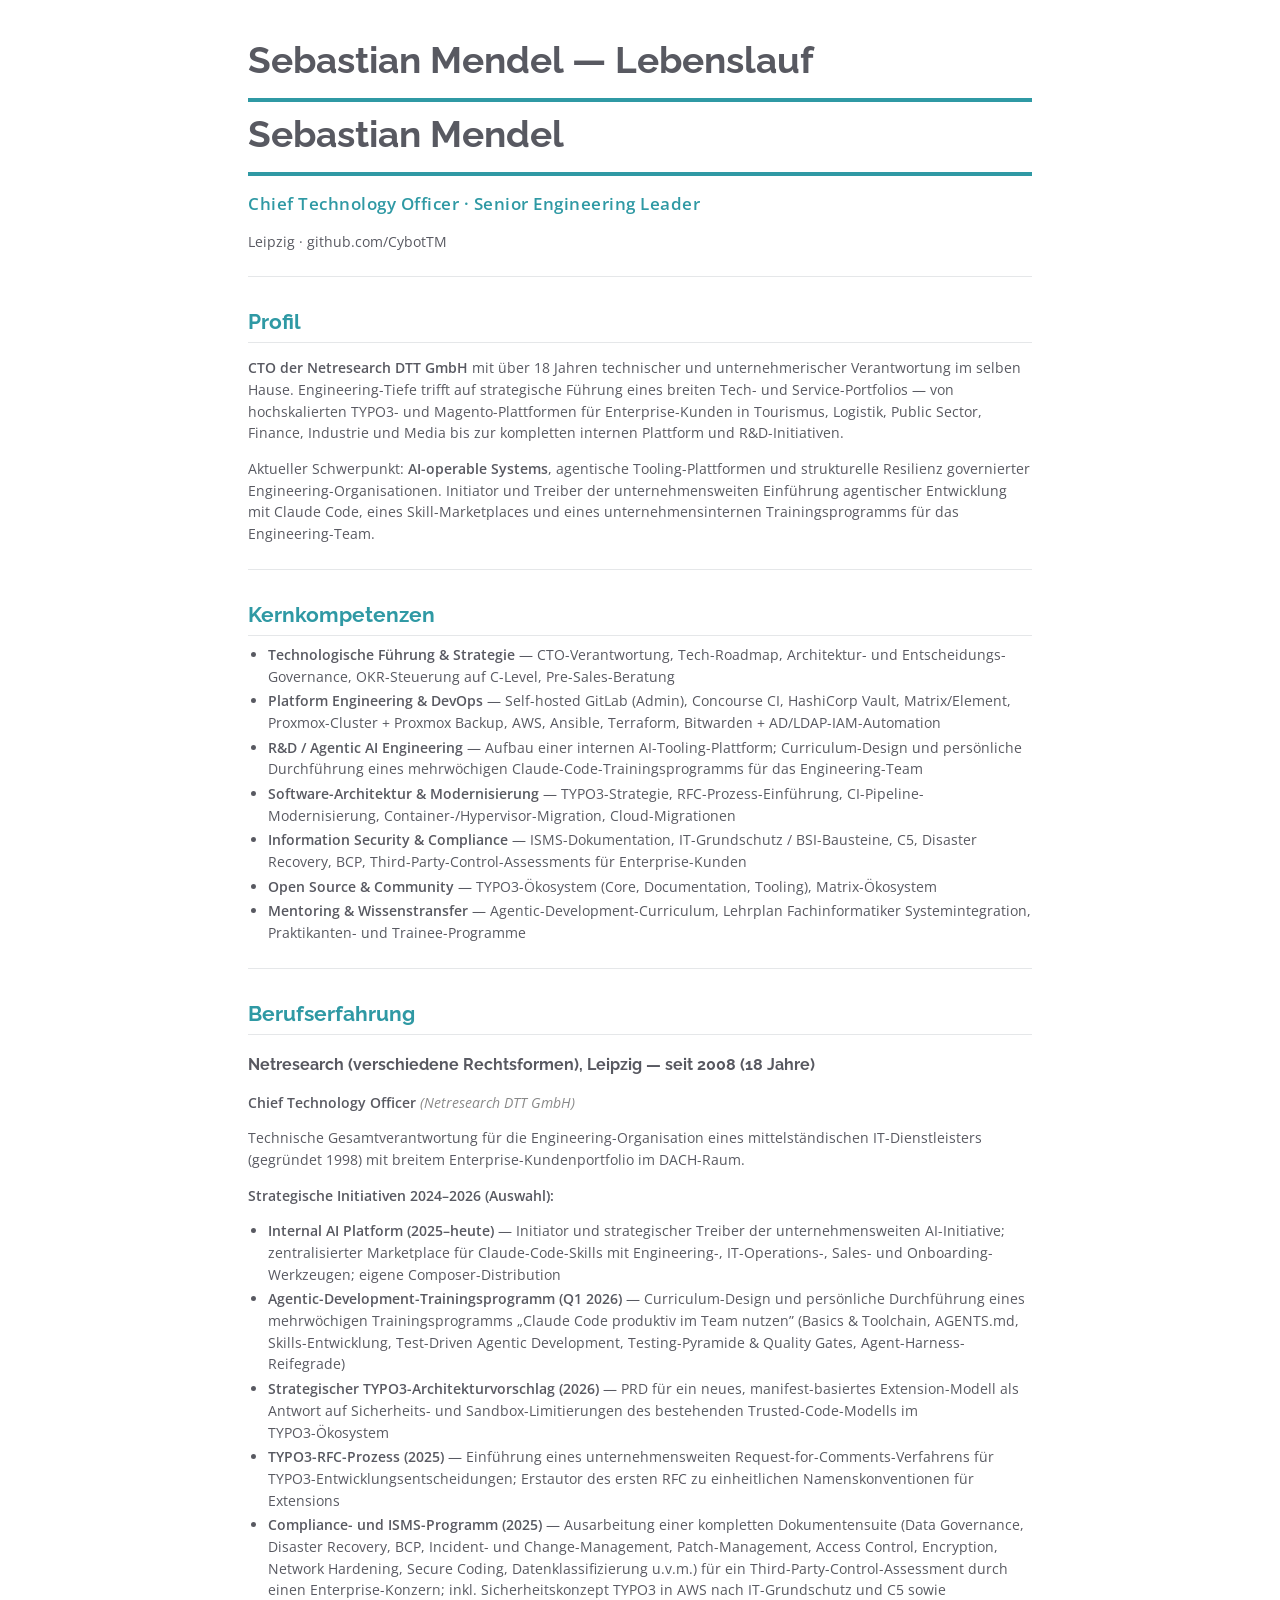
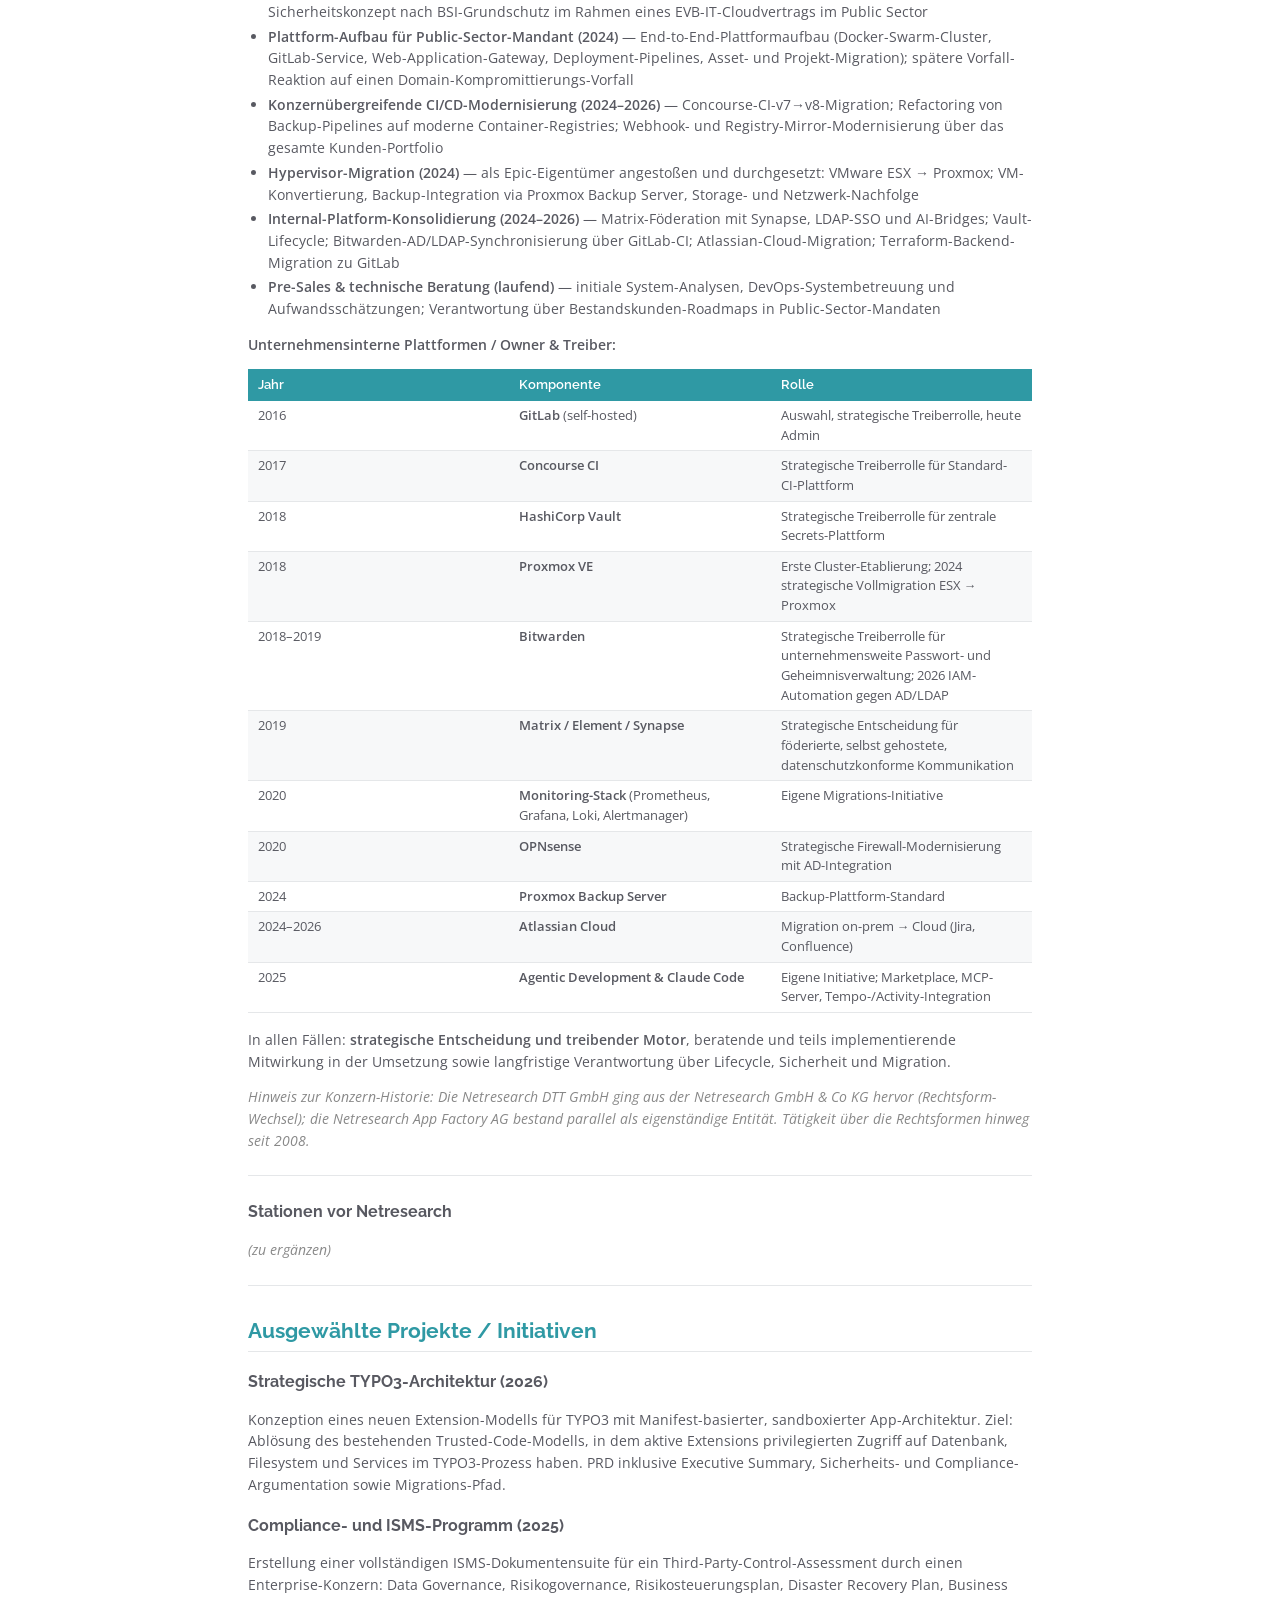
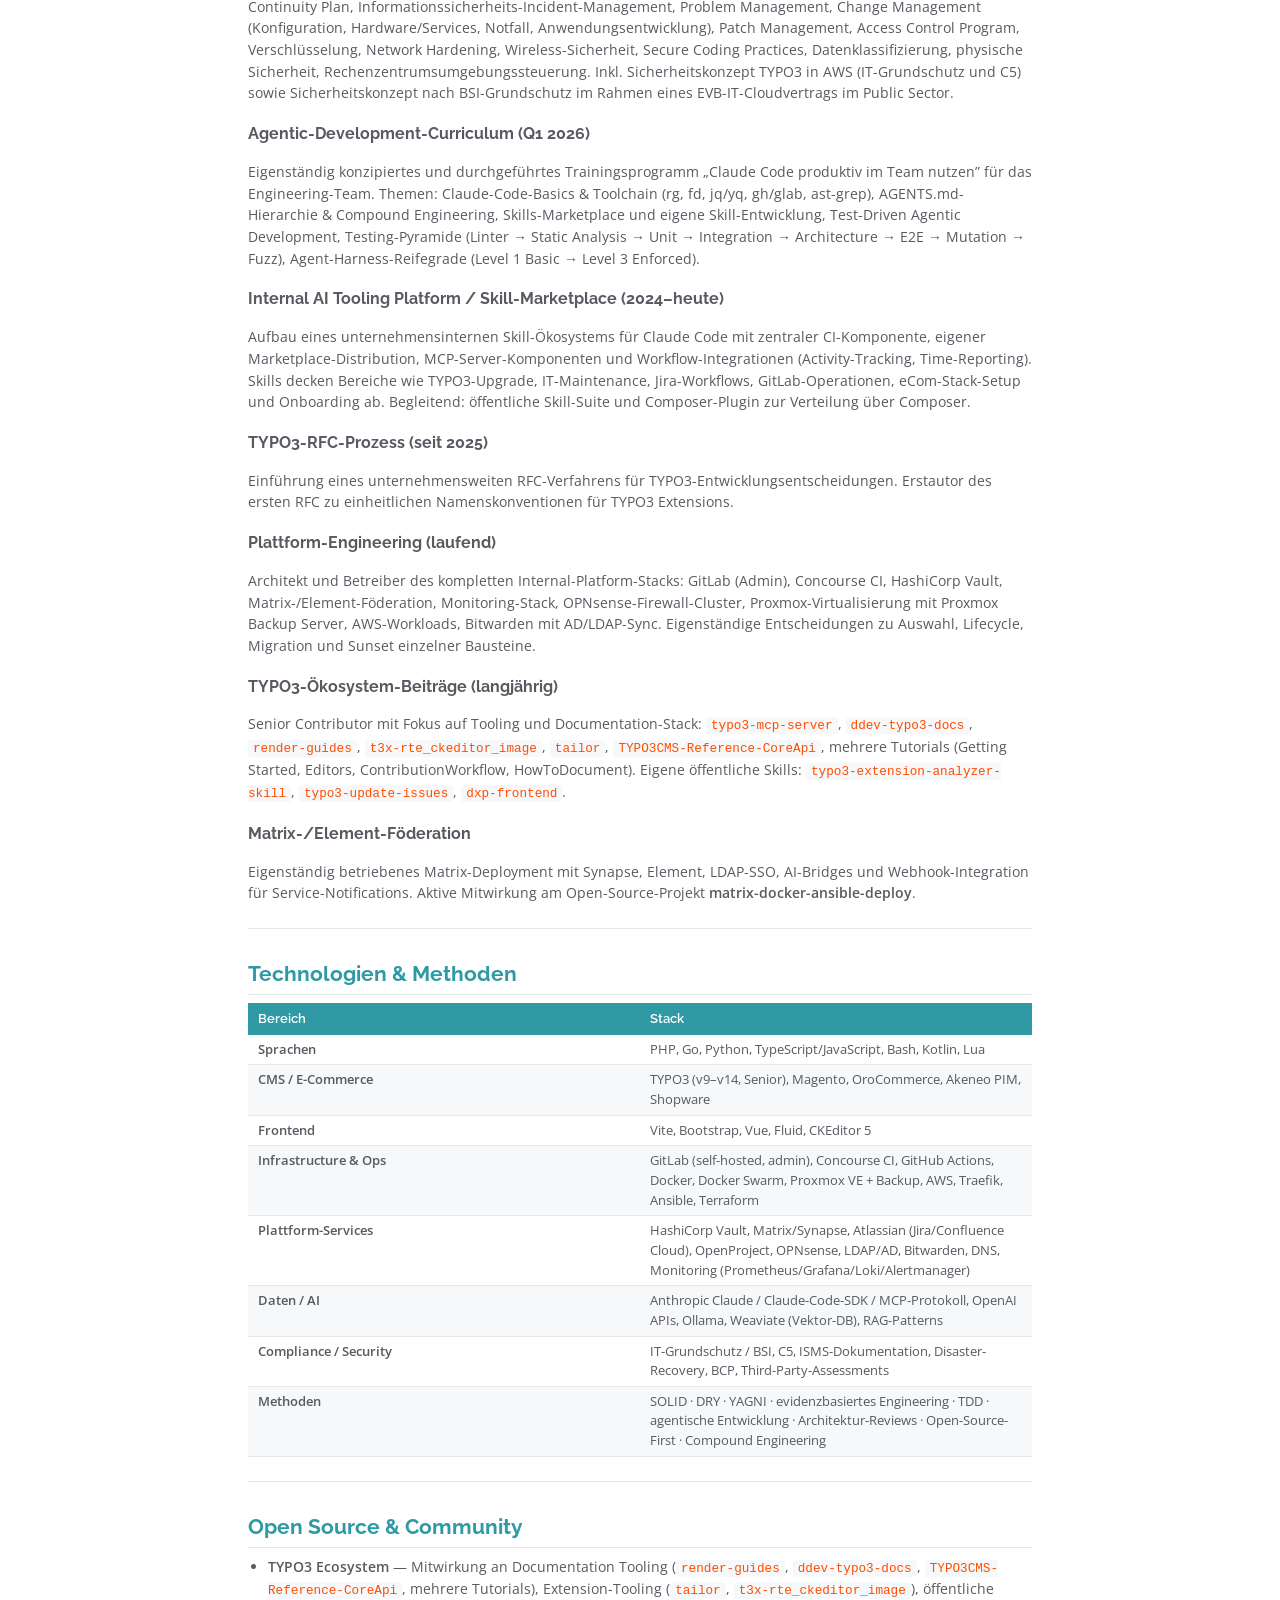
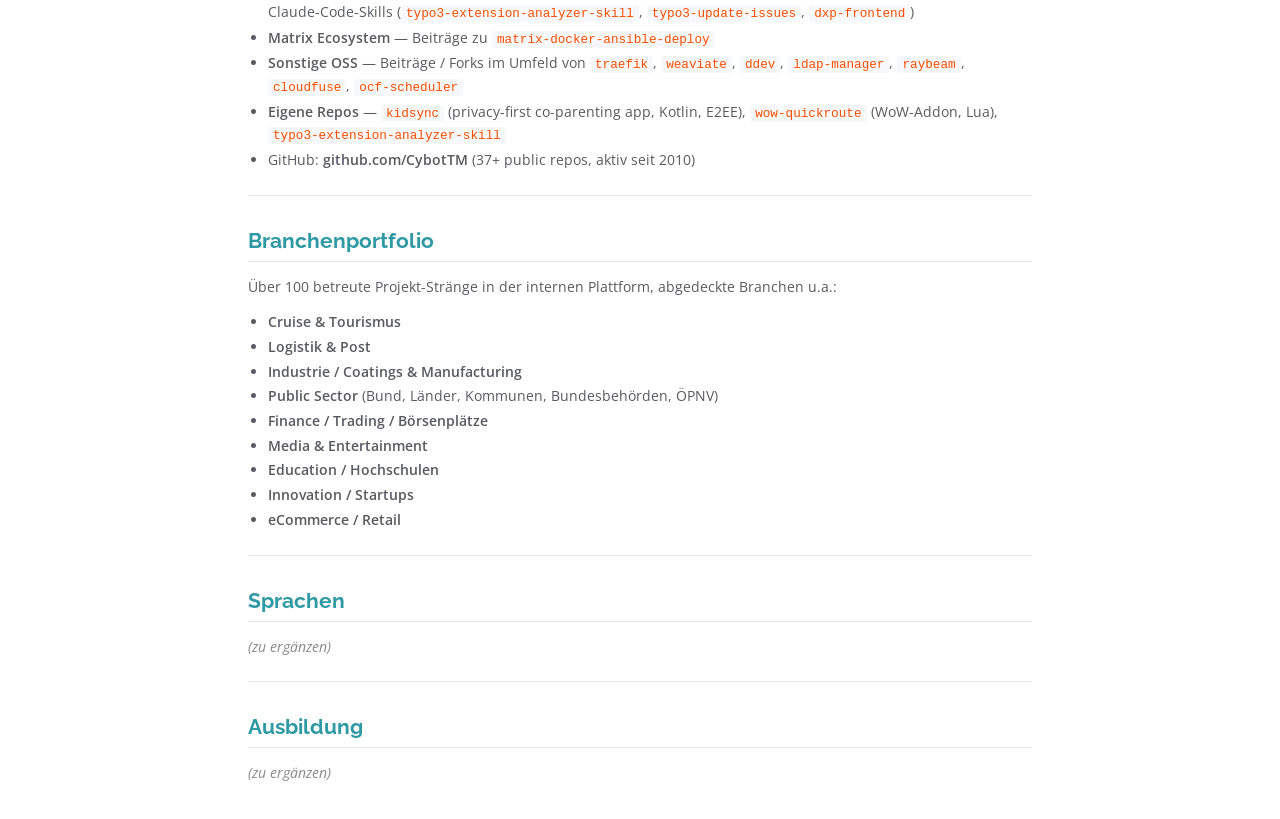
==== lebenslauf-sebastian-mendel.html @ 308253d2 "docs: initial CV draft (public-safe Fassung) Lebenslauf in Markdown + gerenderte HTML-Fassung mit Ne" ====
<!DOCTYPE html>
<html xmlns="http://www.w3.org/1999/xhtml" lang="de" xml:lang="de">
<head>
  <meta charset="utf-8" />
  <meta name="generator" content="pandoc" />
  <meta name="viewport" content="width=device-width, initial-scale=1.0, user-scalable=yes" />
  <title>Sebastian Mendel — Lebenslauf</title>
  <style>
    code{white-space: pre-wrap;}
    span.smallcaps{font-variant: small-caps;}
    div.columns{display: flex; gap: min(4vw, 1.5em);}
    div.column{flex: auto; overflow-x: auto;}
    div.hanging-indent{margin-left: 1.5em; text-indent: -1.5em;}
    /* The extra [class] is a hack that increases specificity enough to
       override a similar rule in reveal.js */
    ul.task-list[class]{list-style: none;}
    ul.task-list li input[type="checkbox"] {
      font-size: inherit;
      width: 0.8em;
      margin: 0 0.8em 0.2em -1.6em;
      vertical-align: middle;
    }
    .display.math{display: block; text-align: center; margin: 0.5rem auto;}
  </style>
  <link rel="stylesheet" href="style.css" />
</head>
<body>
<header id="title-block-header">
<h1 class="title">Sebastian Mendel — Lebenslauf</h1>
</header>
<h1 id="sebastian-mendel">Sebastian Mendel</h1>
<p><strong>Chief Technology Officer · Senior Engineering
Leader</strong></p>
<p>Leipzig · github.com/CybotTM</p>
<hr />
<h2 id="profil">Profil</h2>
<p><strong>CTO der Netresearch DTT GmbH</strong> mit über 18 Jahren
technischer und unternehmerischer Verantwortung im selben Hause.
Engineering-Tiefe trifft auf strategische Führung eines breiten Tech-
und Service-Portfolios — von hochskalierten TYPO3- und
Magento-Plattformen für Enterprise-Kunden in Tourismus, Logistik, Public
Sector, Finance, Industrie und Media bis zur kompletten internen
Plattform und R&amp;D-Initiativen.</p>
<p>Aktueller Schwerpunkt: <strong>AI-operable Systems</strong>,
agentische Tooling-Plattformen und strukturelle Resilienz governierter
Engineering-Organisationen. Initiator und Treiber der unternehmensweiten
Einführung agentischer Entwicklung mit Claude Code, eines
Skill-Marketplaces und eines unternehmensinternen Trainingsprogramms für
das Engineering-Team.</p>
<hr />
<h2 id="kernkompetenzen">Kernkompetenzen</h2>
<ul>
<li><strong>Technologische Führung &amp; Strategie</strong> —
CTO-Verantwortung, Tech-Roadmap, Architektur- und
Entscheidungs-Governance, OKR-Steuerung auf C-Level,
Pre-Sales-Beratung</li>
<li><strong>Platform Engineering &amp; DevOps</strong> — Self-hosted
GitLab (Admin), Concourse CI, HashiCorp Vault, Matrix/Element,
Proxmox-Cluster + Proxmox Backup, AWS, Ansible, Terraform, Bitwarden +
AD/LDAP-IAM-Automation</li>
<li><strong>R&amp;D / Agentic AI Engineering</strong> — Aufbau einer
internen AI-Tooling-Plattform; Curriculum-Design und persönliche
Durchführung eines mehrwöchigen Claude-Code-Trainingsprogramms für das
Engineering-Team</li>
<li><strong>Software-Architektur &amp; Modernisierung</strong> —
TYPO3-Strategie, RFC-Prozess-Einführung, CI-Pipeline-Modernisierung,
Container-/Hypervisor-Migration, Cloud-Migrationen</li>
<li><strong>Information Security &amp; Compliance</strong> —
ISMS-Dokumentation, IT-Grundschutz / BSI-Bausteine, C5, Disaster
Recovery, BCP, Third-Party-Control-Assessments für
Enterprise-Kunden</li>
<li><strong>Open Source &amp; Community</strong> — TYPO3-Ökosystem
(Core, Documentation, Tooling), Matrix-Ökosystem</li>
<li><strong>Mentoring &amp; Wissenstransfer</strong> —
Agentic-Development-Curriculum, Lehrplan Fachinformatiker
Systemintegration, Praktikanten- und Trainee-Programme</li>
</ul>
<hr />
<h2 id="berufserfahrung">Berufserfahrung</h2>
<h3
id="netresearch-verschiedene-rechtsformen-leipzig-seit-2008-18-jahre">Netresearch
(verschiedene Rechtsformen), Leipzig — seit 2008 (18 Jahre)</h3>
<p><strong>Chief Technology Officer</strong> <em>(Netresearch DTT
GmbH)</em></p>
<p>Technische Gesamtverantwortung für die Engineering-Organisation eines
mittelständischen IT-Dienstleisters (gegründet 1998) mit breitem
Enterprise-Kundenportfolio im DACH-Raum.</p>
<p><strong>Strategische Initiativen 2024–2026 (Auswahl):</strong></p>
<ul>
<li><strong>Internal AI Platform (2025–heute)</strong> — Initiator und
strategischer Treiber der unternehmensweiten AI-Initiative;
zentralisierter Marketplace für Claude-Code-Skills mit Engineering-,
IT-Operations-, Sales- und Onboarding-Werkzeugen; eigene
Composer-Distribution</li>
<li><strong>Agentic-Development-Trainingsprogramm (Q1 2026)</strong> —
Curriculum-Design und persönliche Durchführung eines mehrwöchigen
Trainingsprogramms „Claude Code produktiv im Team nutzen” (Basics &amp;
Toolchain, AGENTS.md, Skills-Entwicklung, Test-Driven Agentic
Development, Testing-Pyramide &amp; Quality Gates,
Agent-Harness-Reifegrade)</li>
<li><strong>Strategischer TYPO3-Architekturvorschlag (2026)</strong> —
PRD für ein neues, manifest-basiertes Extension-Modell als Antwort auf
Sicherheits- und Sandbox-Limitierungen des bestehenden
Trusted-Code-Modells im TYPO3-Ökosystem</li>
<li><strong>TYPO3-RFC-Prozess (2025)</strong> — Einführung eines
unternehmensweiten Request-for-Comments-Verfahrens für
TYPO3-Entwicklungsentscheidungen; Erstautor des ersten RFC zu
einheitlichen Namenskonventionen für Extensions</li>
<li><strong>Compliance- und ISMS-Programm (2025)</strong> — Ausarbeitung
einer kompletten Dokumentensuite (Data Governance, Disaster Recovery,
BCP, Incident- und Change-Management, Patch-Management, Access Control,
Encryption, Network Hardening, Secure Coding, Datenklassifizierung
u.v.m.) für ein Third-Party-Control-Assessment durch einen
Enterprise-Konzern; inkl. Sicherheitskonzept TYPO3 in AWS nach
IT-Grundschutz und C5 sowie Sicherheitskonzept nach BSI-Grundschutz im
Rahmen eines EVB-IT-Cloudvertrags im Public Sector</li>
<li><strong>Plattform-Aufbau für Public-Sector-Mandant (2024)</strong> —
End-to-End-Plattformaufbau (Docker-Swarm-Cluster, GitLab-Service,
Web-Application-Gateway, Deployment-Pipelines, Asset- und
Projekt-Migration); spätere Vorfall-Reaktion auf einen
Domain-Kompromittierungs-Vorfall</li>
<li><strong>Konzernübergreifende CI/CD-Modernisierung
(2024–2026)</strong> — Concourse-CI-v7→v8-Migration; Refactoring von
Backup-Pipelines auf moderne Container-Registries; Webhook- und
Registry-Mirror-Modernisierung über das gesamte Kunden-Portfolio</li>
<li><strong>Hypervisor-Migration (2024)</strong> — als Epic-Eigentümer
angestoßen und durchgesetzt: VMware ESX → Proxmox; VM-Konvertierung,
Backup-Integration via Proxmox Backup Server, Storage- und
Netzwerk-Nachfolge</li>
<li><strong>Internal-Platform-Konsolidierung (2024–2026)</strong> —
Matrix-Föderation mit Synapse, LDAP-SSO und AI-Bridges; Vault-Lifecycle;
Bitwarden-AD/LDAP-Synchronisierung über GitLab-CI;
Atlassian-Cloud-Migration; Terraform-Backend-Migration zu GitLab</li>
<li><strong>Pre-Sales &amp; technische Beratung (laufend)</strong> —
initiale System-Analysen, DevOps-Systembetreuung und
Aufwandsschätzungen; Verantwortung über Bestandskunden-Roadmaps in
Public-Sector-Mandaten</li>
</ul>
<p><strong>Unternehmensinterne Plattformen / Owner &amp;
Treiber:</strong></p>
<table>
<colgroup>
<col style="width: 33%" />
<col style="width: 33%" />
<col style="width: 33%" />
</colgroup>
<thead>
<tr class="header">
<th>Jahr</th>
<th>Komponente</th>
<th>Rolle</th>
</tr>
</thead>
<tbody>
<tr class="odd">
<td>2016</td>
<td><strong>GitLab</strong> (self-hosted)</td>
<td>Auswahl, strategische Treiberrolle, heute Admin</td>
</tr>
<tr class="even">
<td>2017</td>
<td><strong>Concourse CI</strong></td>
<td>Strategische Treiberrolle für Standard-CI-Plattform</td>
</tr>
<tr class="odd">
<td>2018</td>
<td><strong>HashiCorp Vault</strong></td>
<td>Strategische Treiberrolle für zentrale Secrets-Plattform</td>
</tr>
<tr class="even">
<td>2018</td>
<td><strong>Proxmox VE</strong></td>
<td>Erste Cluster-Etablierung; 2024 strategische Vollmigration ESX →
Proxmox</td>
</tr>
<tr class="odd">
<td>2018–2019</td>
<td><strong>Bitwarden</strong></td>
<td>Strategische Treiberrolle für unternehmensweite Passwort- und
Geheimnisverwaltung; 2026 IAM-Automation gegen AD/LDAP</td>
</tr>
<tr class="even">
<td>2019</td>
<td><strong>Matrix / Element / Synapse</strong></td>
<td>Strategische Entscheidung für föderierte, selbst gehostete,
datenschutzkonforme Kommunikation</td>
</tr>
<tr class="odd">
<td>2020</td>
<td><strong>Monitoring-Stack</strong> (Prometheus, Grafana, Loki,
Alertmanager)</td>
<td>Eigene Migrations-Initiative</td>
</tr>
<tr class="even">
<td>2020</td>
<td><strong>OPNsense</strong></td>
<td>Strategische Firewall-Modernisierung mit AD-Integration</td>
</tr>
<tr class="odd">
<td>2024</td>
<td><strong>Proxmox Backup Server</strong></td>
<td>Backup-Plattform-Standard</td>
</tr>
<tr class="even">
<td>2024–2026</td>
<td><strong>Atlassian Cloud</strong></td>
<td>Migration on-prem → Cloud (Jira, Confluence)</td>
</tr>
<tr class="odd">
<td>2025</td>
<td><strong>Agentic Development &amp; Claude Code</strong></td>
<td>Eigene Initiative; Marketplace, MCP-Server,
Tempo-/Activity-Integration</td>
</tr>
</tbody>
</table>
<p>In allen Fällen: <strong>strategische Entscheidung und treibender
Motor</strong>, beratende und teils implementierende Mitwirkung in der
Umsetzung sowie langfristige Verantwortung über Lifecycle, Sicherheit
und Migration.</p>
<p><em>Hinweis zur Konzern-Historie: Die Netresearch DTT GmbH ging aus
der Netresearch GmbH &amp; Co KG hervor (Rechtsform-Wechsel); die
Netresearch App Factory AG bestand parallel als eigenständige Entität.
Tätigkeit über die Rechtsformen hinweg seit 2008.</em></p>
<hr />
<h3 id="stationen-vor-netresearch">Stationen vor Netresearch</h3>
<p><em>(zu ergänzen)</em></p>
<hr />
<h2 id="ausgewählte-projekte-initiativen">Ausgewählte Projekte /
Initiativen</h2>
<h3 id="strategische-typo3-architektur-2026">Strategische
TYPO3-Architektur (2026)</h3>
<p>Konzeption eines neuen Extension-Modells für TYPO3 mit
Manifest-basierter, sandboxierter App-Architektur. Ziel: Ablösung des
bestehenden Trusted-Code-Modells, in dem aktive Extensions
privilegierten Zugriff auf Datenbank, Filesystem und Services im
TYPO3-Prozess haben. PRD inklusive Executive Summary, Sicherheits- und
Compliance-Argumentation sowie Migrations-Pfad.</p>
<h3 id="compliance--und-isms-programm-2025">Compliance- und
ISMS-Programm (2025)</h3>
<p>Erstellung einer vollständigen ISMS-Dokumentensuite für ein
Third-Party-Control-Assessment durch einen Enterprise-Konzern: Data
Governance, Risikogovernance, Risikosteuerungsplan, Disaster Recovery
Plan, Business Continuity Plan,
Informationssicherheits-Incident-Management, Problem Management, Change
Management (Konfiguration, Hardware/Services, Notfall,
Anwendungsentwicklung), Patch Management, Access Control Program,
Verschlüsselung, Network Hardening, Wireless-Sicherheit, Secure Coding
Practices, Datenklassifizierung, physische Sicherheit,
Rechenzentrumsumgebungssteuerung. Inkl. Sicherheitskonzept TYPO3 in AWS
(IT-Grundschutz und C5) sowie Sicherheitskonzept nach BSI-Grundschutz im
Rahmen eines EVB-IT-Cloudvertrags im Public Sector.</p>
<h3
id="agentic-development-curriculum-q1-2026">Agentic-Development-Curriculum
(Q1 2026)</h3>
<p>Eigenständig konzipiertes und durchgeführtes Trainingsprogramm
„Claude Code produktiv im Team nutzen” für das Engineering-Team. Themen:
Claude-Code-Basics &amp; Toolchain (rg, fd, jq/yq, gh/glab, ast-grep),
AGENTS.md-Hierarchie &amp; Compound Engineering, Skills-Marketplace und
eigene Skill-Entwicklung, Test-Driven Agentic Development,
Testing-Pyramide (Linter → Static Analysis → Unit → Integration →
Architecture → E2E → Mutation → Fuzz), Agent-Harness-Reifegrade (Level 1
Basic → Level 3 Enforced).</p>
<h3
id="internal-ai-tooling-platform-skill-marketplace-2024heute">Internal
AI Tooling Platform / Skill-Marketplace (2024–heute)</h3>
<p>Aufbau eines unternehmensinternen Skill-Ökosystems für Claude Code
mit zentraler CI-Komponente, eigener Marketplace-Distribution,
MCP-Server-Komponenten und Workflow-Integrationen (Activity-Tracking,
Time-Reporting). Skills decken Bereiche wie TYPO3-Upgrade,
IT-Maintenance, Jira-Workflows, GitLab-Operationen, eCom-Stack-Setup und
Onboarding ab. Begleitend: öffentliche Skill-Suite und Composer-Plugin
zur Verteilung über Composer.</p>
<h3 id="typo3-rfc-prozess-seit-2025">TYPO3-RFC-Prozess (seit 2025)</h3>
<p>Einführung eines unternehmensweiten RFC-Verfahrens für
TYPO3-Entwicklungsentscheidungen. Erstautor des ersten RFC zu
einheitlichen Namenskonventionen für TYPO3 Extensions.</p>
<h3 id="plattform-engineering-laufend">Plattform-Engineering
(laufend)</h3>
<p>Architekt und Betreiber des kompletten Internal-Platform-Stacks:
GitLab (Admin), Concourse CI, HashiCorp Vault,
Matrix-/Element-Föderation, Monitoring-Stack, OPNsense-Firewall-Cluster,
Proxmox-Virtualisierung mit Proxmox Backup Server, AWS-Workloads,
Bitwarden mit AD/LDAP-Sync. Eigenständige Entscheidungen zu Auswahl,
Lifecycle, Migration und Sunset einzelner Bausteine.</p>
<h3 id="typo3-ökosystem-beiträge-langjährig">TYPO3-Ökosystem-Beiträge
(langjährig)</h3>
<p>Senior Contributor mit Fokus auf Tooling und Documentation-Stack:
<code>typo3-mcp-server</code>, <code>ddev-typo3-docs</code>,
<code>render-guides</code>, <code>t3x-rte_ckeditor_image</code>,
<code>tailor</code>, <code>TYPO3CMS-Reference-CoreApi</code>, mehrere
Tutorials (Getting Started, Editors, ContributionWorkflow,
HowToDocument). Eigene öffentliche Skills:
<code>typo3-extension-analyzer-skill</code>,
<code>typo3-update-issues</code>, <code>dxp-frontend</code>.</p>
<h3 id="matrix-element-föderation">Matrix-/Element-Föderation</h3>
<p>Eigenständig betriebenes Matrix-Deployment mit Synapse, Element,
LDAP-SSO, AI-Bridges und Webhook-Integration für Service-Notifications.
Aktive Mitwirkung am Open-Source-Projekt
<strong>matrix-docker-ansible-deploy</strong>.</p>
<hr />
<h2 id="technologien-methoden">Technologien &amp; Methoden</h2>
<table>
<colgroup>
<col style="width: 50%" />
<col style="width: 50%" />
</colgroup>
<thead>
<tr class="header">
<th>Bereich</th>
<th>Stack</th>
</tr>
</thead>
<tbody>
<tr class="odd">
<td><strong>Sprachen</strong></td>
<td>PHP, Go, Python, TypeScript/JavaScript, Bash, Kotlin, Lua</td>
</tr>
<tr class="even">
<td><strong>CMS / E-Commerce</strong></td>
<td>TYPO3 (v9–v14, Senior), Magento, OroCommerce, Akeneo PIM,
Shopware</td>
</tr>
<tr class="odd">
<td><strong>Frontend</strong></td>
<td>Vite, Bootstrap, Vue, Fluid, CKEditor 5</td>
</tr>
<tr class="even">
<td><strong>Infrastructure &amp; Ops</strong></td>
<td>GitLab (self-hosted, admin), Concourse CI, GitHub Actions, Docker,
Docker Swarm, Proxmox VE + Backup, AWS, Traefik, Ansible, Terraform</td>
</tr>
<tr class="odd">
<td><strong>Plattform-Services</strong></td>
<td>HashiCorp Vault, Matrix/Synapse, Atlassian (Jira/Confluence Cloud),
OpenProject, OPNsense, LDAP/AD, Bitwarden, DNS, Monitoring
(Prometheus/Grafana/Loki/Alertmanager)</td>
</tr>
<tr class="even">
<td><strong>Daten / AI</strong></td>
<td>Anthropic Claude / Claude-Code-SDK / MCP-Protokoll, OpenAI APIs,
Ollama, Weaviate (Vektor-DB), RAG-Patterns</td>
</tr>
<tr class="odd">
<td><strong>Compliance / Security</strong></td>
<td>IT-Grundschutz / BSI, C5, ISMS-Dokumentation, Disaster-Recovery,
BCP, Third-Party-Assessments</td>
</tr>
<tr class="even">
<td><strong>Methoden</strong></td>
<td>SOLID · DRY · YAGNI · evidenzbasiertes Engineering · TDD ·
agentische Entwicklung · Architektur-Reviews · Open-Source-First ·
Compound Engineering</td>
</tr>
</tbody>
</table>
<hr />
<h2 id="open-source-community">Open Source &amp; Community</h2>
<ul>
<li><strong>TYPO3 Ecosystem</strong> — Mitwirkung an Documentation
Tooling (<code>render-guides</code>, <code>ddev-typo3-docs</code>,
<code>TYPO3CMS-Reference-CoreApi</code>, mehrere Tutorials),
Extension-Tooling (<code>tailor</code>,
<code>t3x-rte_ckeditor_image</code>), öffentliche Claude-Code-Skills
(<code>typo3-extension-analyzer-skill</code>,
<code>typo3-update-issues</code>, <code>dxp-frontend</code>)</li>
<li><strong>Matrix Ecosystem</strong> — Beiträge zu
<code>matrix-docker-ansible-deploy</code></li>
<li><strong>Sonstige OSS</strong> — Beiträge / Forks im Umfeld von
<code>traefik</code>, <code>weaviate</code>, <code>ddev</code>,
<code>ldap-manager</code>, <code>raybeam</code>, <code>cloudfuse</code>,
<code>ocf-scheduler</code></li>
<li><strong>Eigene Repos</strong> — <code>kidsync</code> (privacy-first
co-parenting app, Kotlin, E2EE), <code>wow-quickroute</code> (WoW-Addon,
Lua), <code>typo3-extension-analyzer-skill</code></li>
<li>GitHub: <strong>github.com/CybotTM</strong> (37+ public repos, aktiv
seit 2010)</li>
</ul>
<hr />
<h2 id="branchenportfolio">Branchenportfolio</h2>
<p>Über 100 betreute Projekt-Stränge in der internen Plattform,
abgedeckte Branchen u.a.:</p>
<ul>
<li><strong>Cruise &amp; Tourismus</strong></li>
<li><strong>Logistik &amp; Post</strong></li>
<li><strong>Industrie / Coatings &amp; Manufacturing</strong></li>
<li><strong>Public Sector</strong> (Bund, Länder, Kommunen,
Bundesbehörden, ÖPNV)</li>
<li><strong>Finance / Trading / Börsenplätze</strong></li>
<li><strong>Media &amp; Entertainment</strong></li>
<li><strong>Education / Hochschulen</strong></li>
<li><strong>Innovation / Startups</strong></li>
<li><strong>eCommerce / Retail</strong></li>
</ul>
<hr />
<h2 id="sprachen">Sprachen</h2>
<p><em>(zu ergänzen)</em></p>
<hr />
<h2 id="ausbildung">Ausbildung</h2>
<p><em>(zu ergänzen)</em></p>
</body>
</html>
---- style.css ----
@import url('https://fonts.googleapis.com/css2?family=Raleway:wght@400;600;700&family=Open+Sans:wght@400;600&display=swap');

:root {
  --nr-turquoise: #2F99A4;
  --nr-orange: #FF4D00;
  --nr-dark: #585961;
  --nr-light: #f7f8f9;
}

* { box-sizing: border-box; }

body {
  font-family: 'Open Sans', -apple-system, sans-serif;
  font-size: 10.5pt;
  line-height: 1.55;
  color: var(--nr-dark);
  max-width: 880px;
  margin: 0 auto;
  padding: 32px 48px;
  background: #fff;
}

h1, h2, h3 {
  font-family: 'Raleway', sans-serif;
  font-weight: 700;
  color: var(--nr-dark);
}

h1 {
  font-size: 28pt;
  margin: 0 0 4px;
  border-bottom: 4px solid var(--nr-turquoise);
  padding-bottom: 8px;
}

h1 + p strong {
  color: var(--nr-turquoise);
  font-size: 13pt;
  font-weight: 600;
  letter-spacing: 0.5px;
}

h2 {
  font-size: 16pt;
  color: var(--nr-turquoise);
  margin-top: 28px;
  margin-bottom: 8px;
  padding-bottom: 4px;
  border-bottom: 1px solid #e5e7e9;
}

h3 {
  font-size: 12pt;
  color: var(--nr-dark);
  margin-top: 18px;
  margin-bottom: 4px;
}

h3 strong { color: var(--nr-orange); }

a {
  color: var(--nr-turquoise);
  text-decoration: none;
  border-bottom: 1px dotted var(--nr-turquoise);
}

ul, ol { padding-left: 20px; margin: 6px 0 12px; }
li { margin-bottom: 3px; }

strong { color: var(--nr-dark); font-weight: 600; }

table {
  border-collapse: collapse;
  width: 100%;
  margin: 8px 0 16px;
  font-size: 9.5pt;
}

th {
  background: var(--nr-turquoise);
  color: white;
  font-weight: 600;
  text-align: left;
  padding: 6px 10px;
  font-family: 'Raleway', sans-serif;
}

td {
  padding: 5px 10px;
  border-bottom: 1px solid #e5e7e9;
  vertical-align: top;
}

tr:nth-child(even) td { background: var(--nr-light); }

hr {
  border: none;
  height: 1px;
  background: #e5e7e9;
  margin: 24px 0;
}

code {
  background: var(--nr-light);
  padding: 1px 5px;
  border-radius: 3px;
  font-size: 9.5pt;
  color: var(--nr-orange);
}

em { color: #888; font-style: italic; }

blockquote {
  border-left: 3px solid var(--nr-orange);
  margin-left: 0;
  padding-left: 14px;
  color: #777;
}

@media print {
  body { padding: 16px; max-width: none; }
  h2 { page-break-after: avoid; }
  h3 { page-break-after: avoid; }
  table { page-break-inside: avoid; }
}
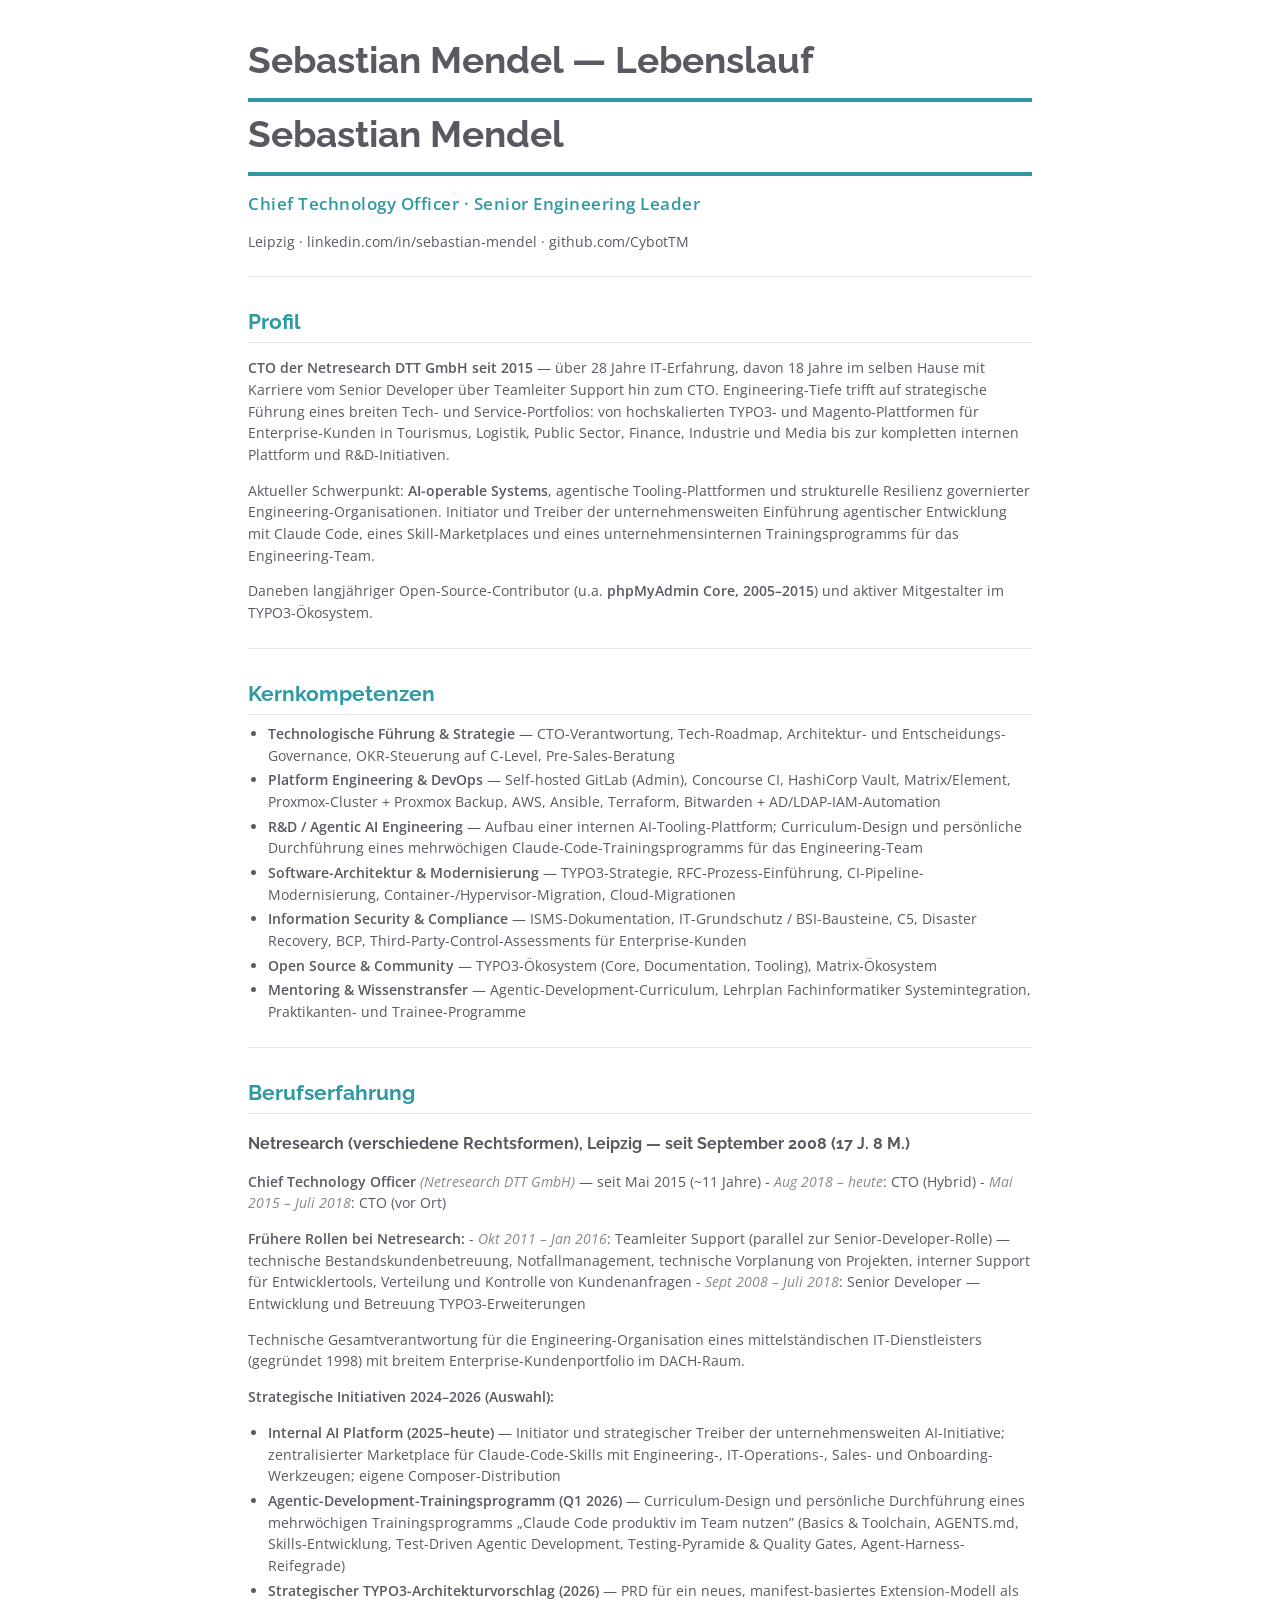
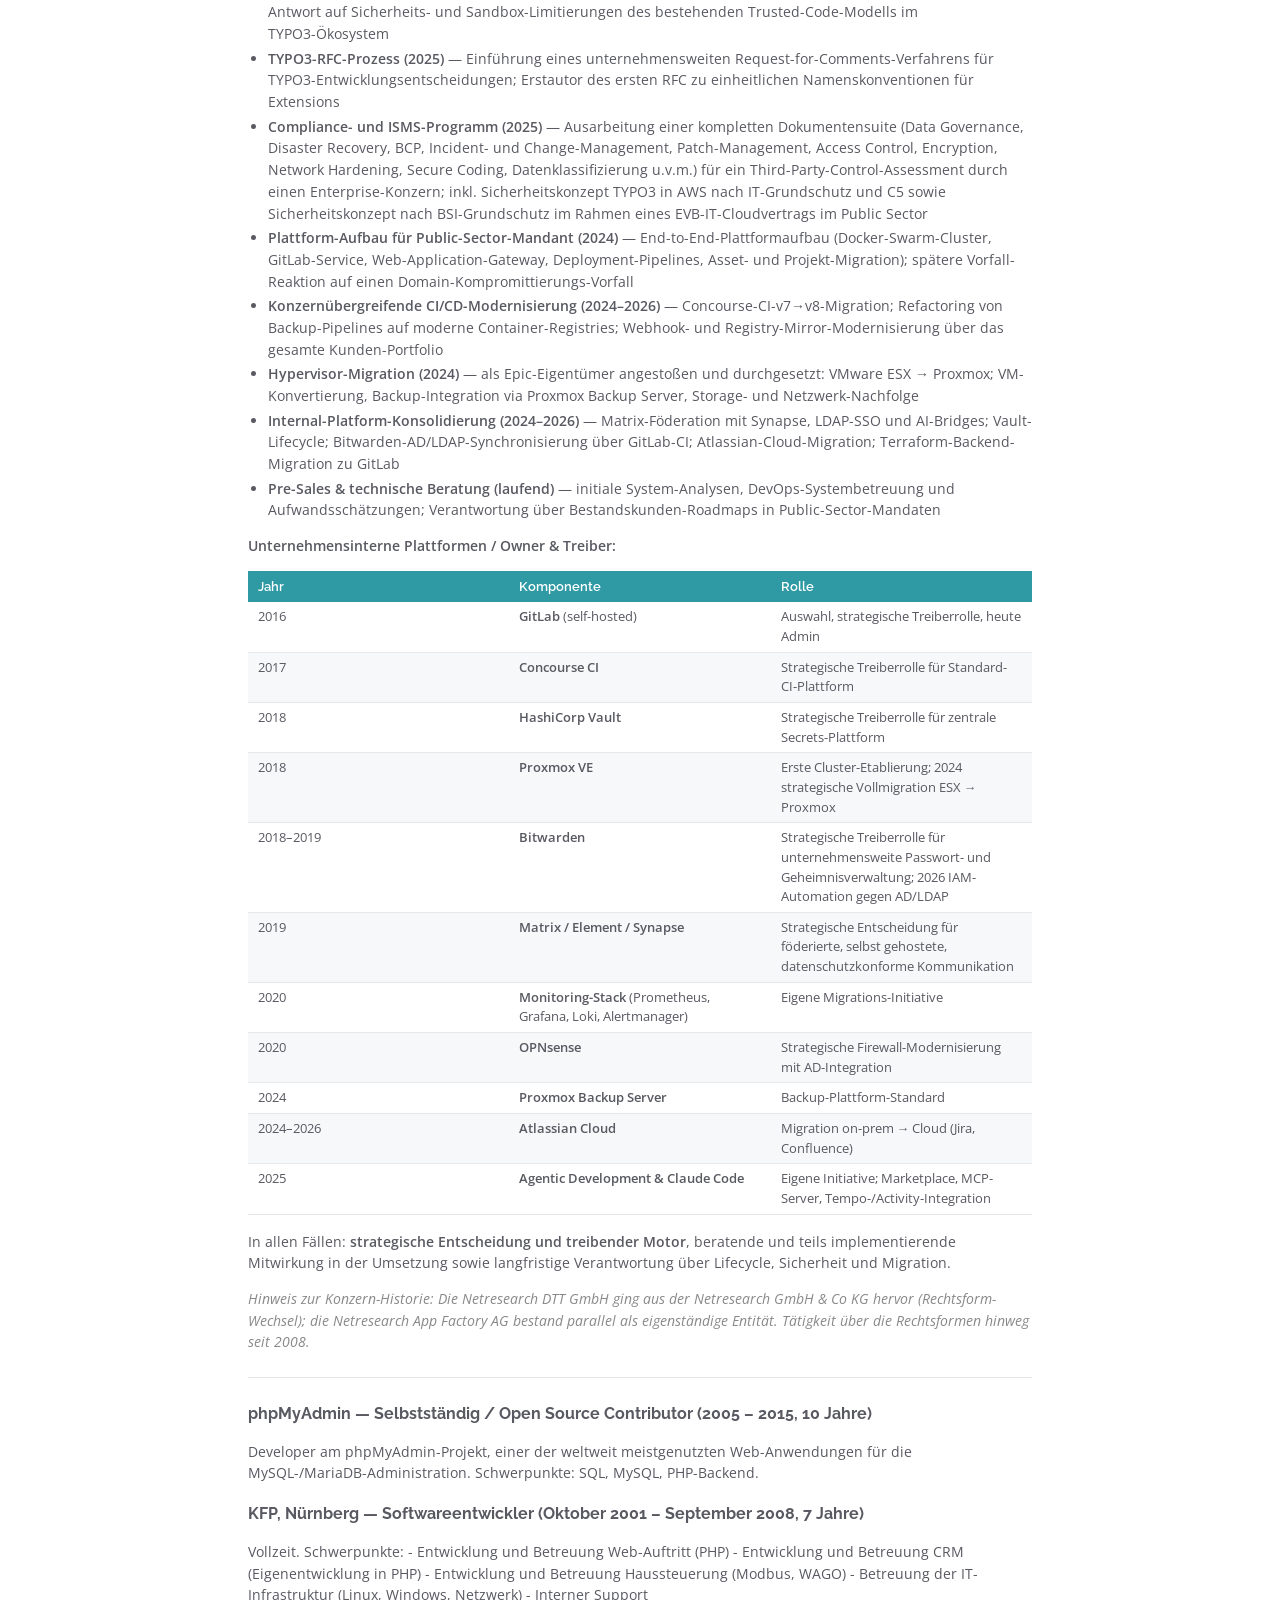
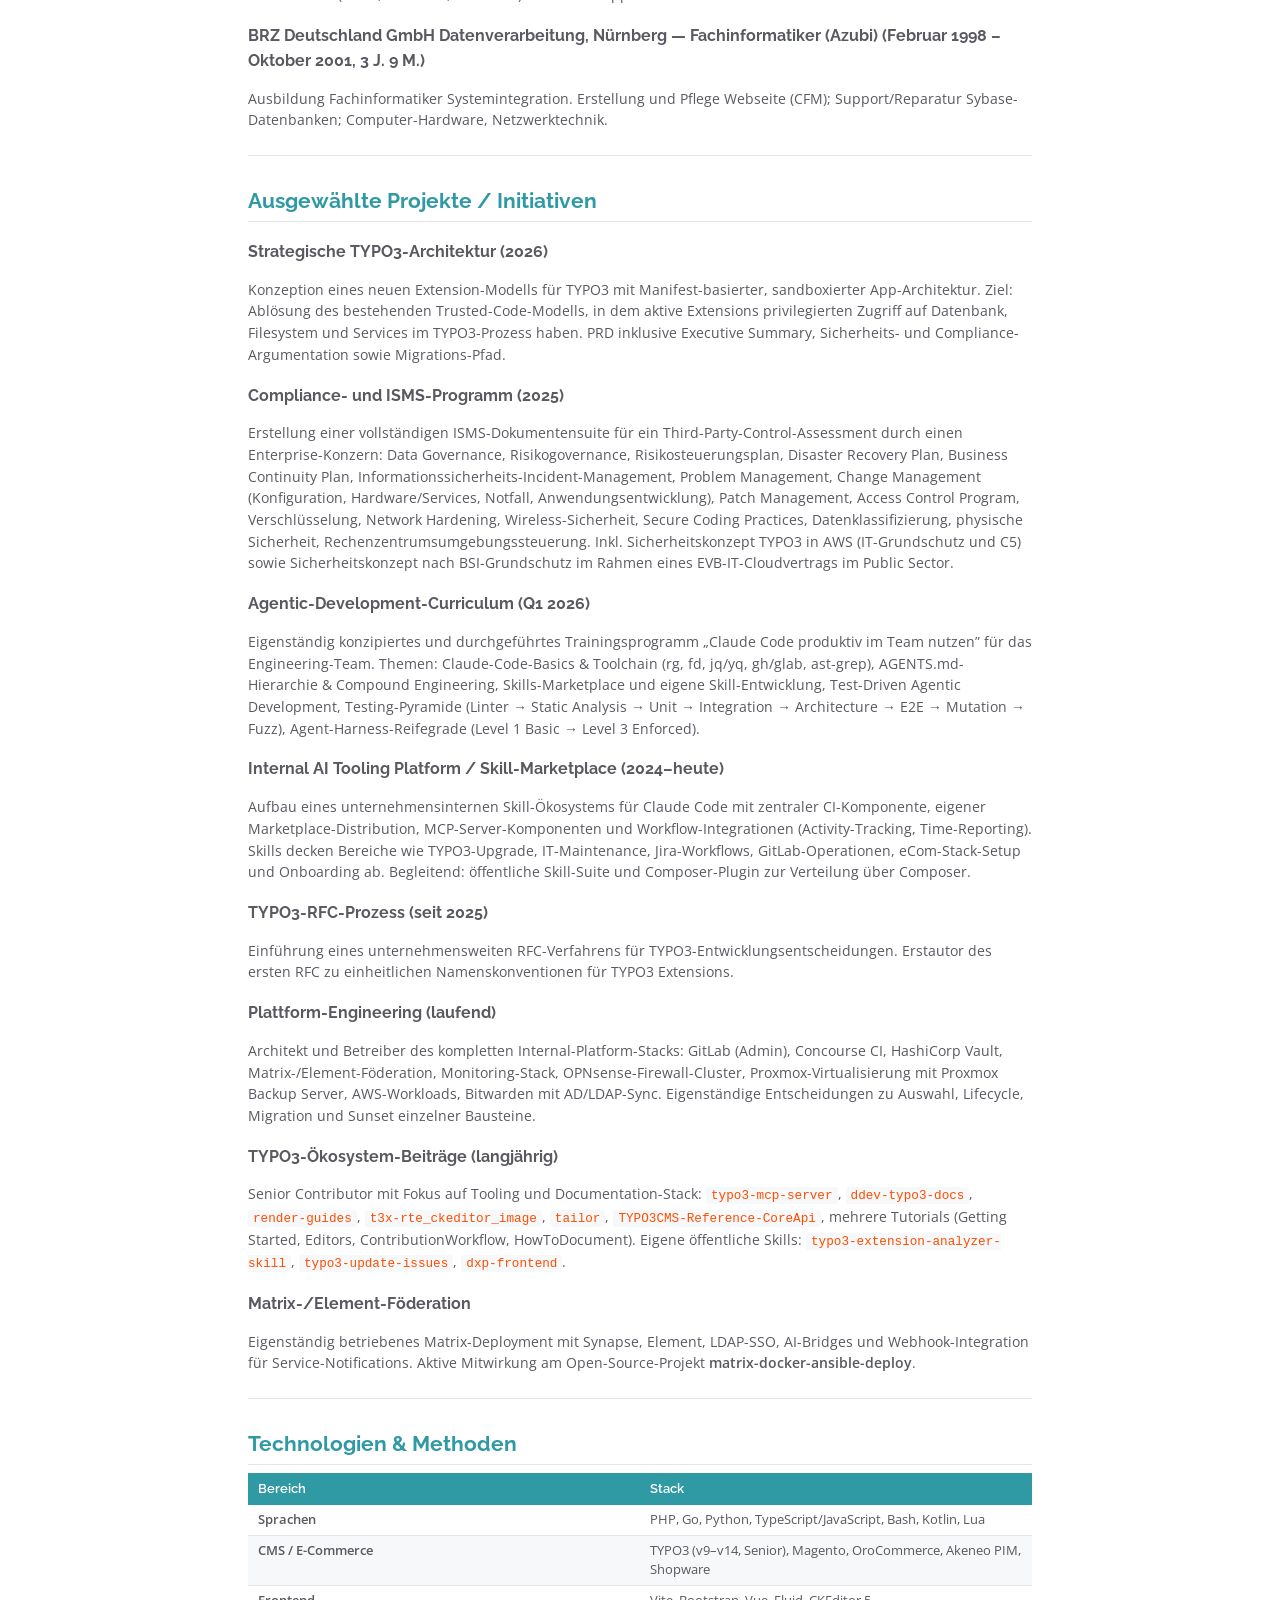
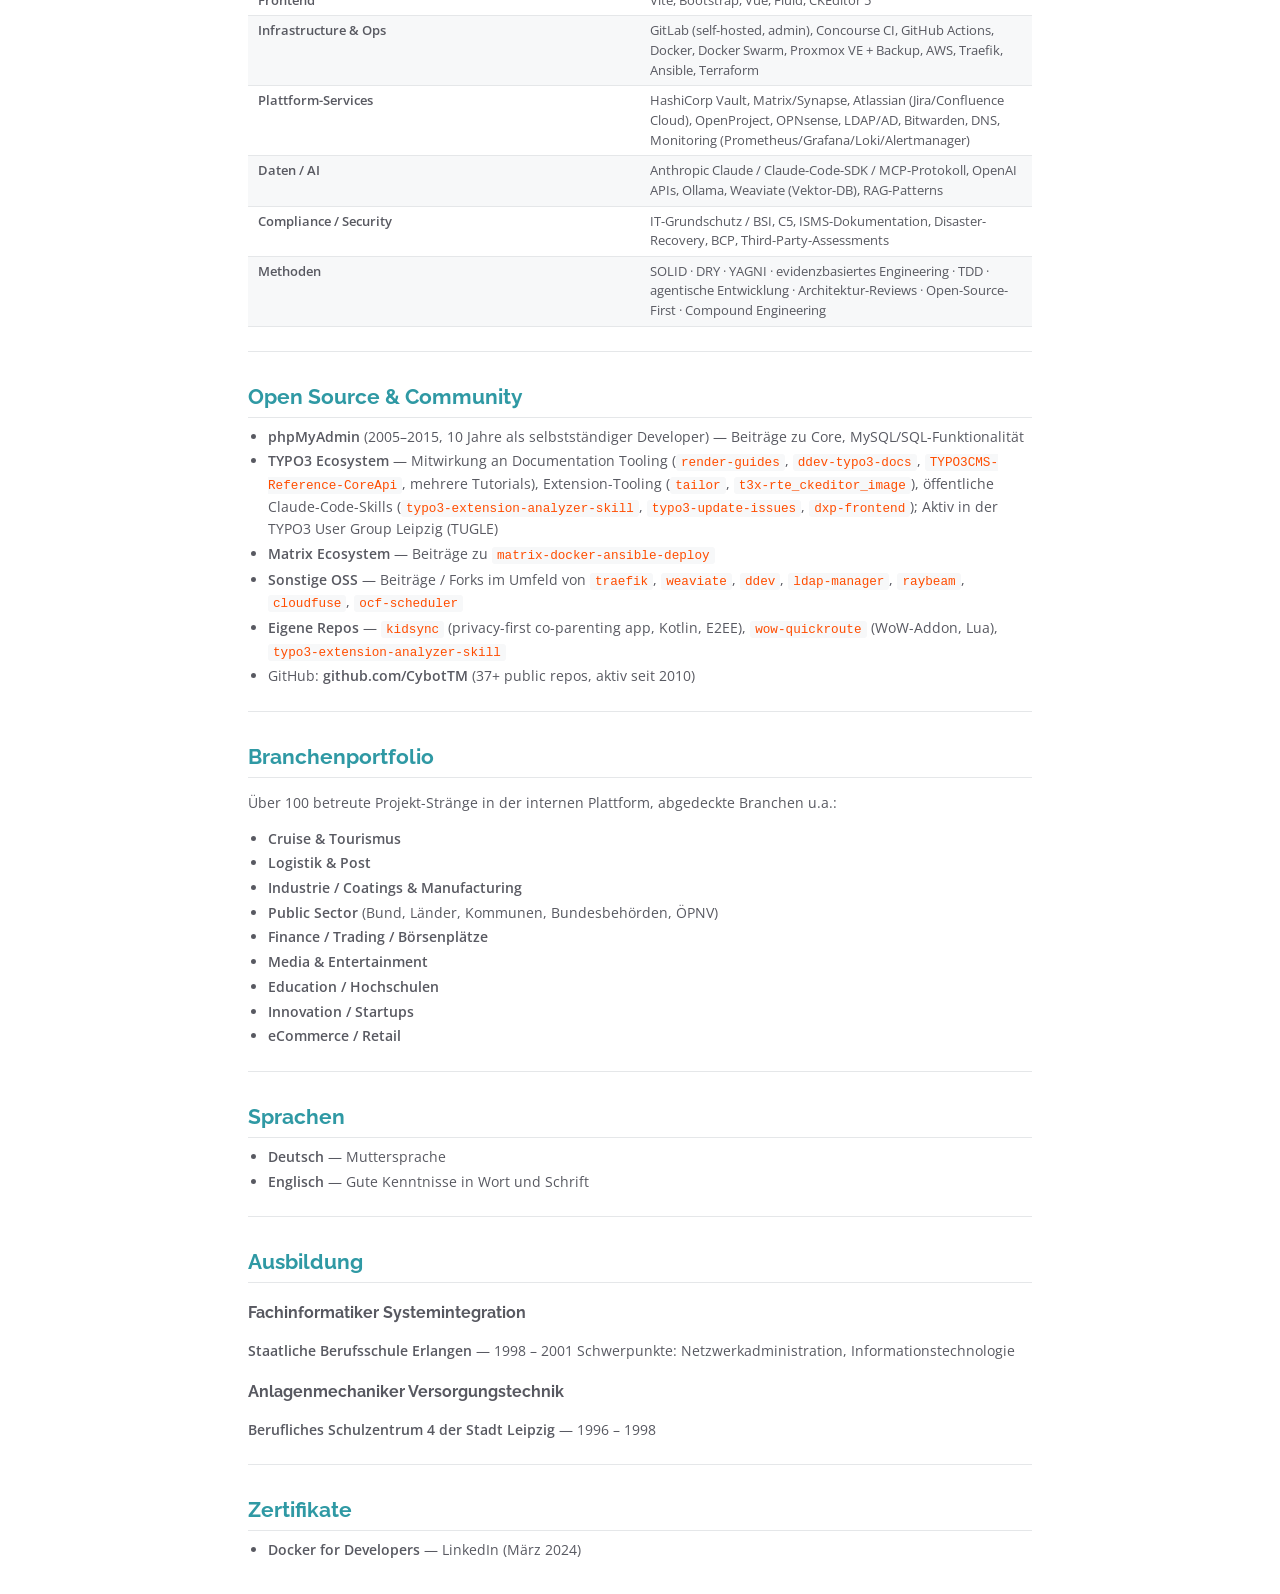
==== commit 86963fb8: "docs: Vita ergänzt — Pre-Netresearch, Ausbildung, Sprachen, Zertifikate Aus LinkedIn-Profil ergänzt:" ====
--- a/lebenslauf-sebastian-mendel.html
+++ b/lebenslauf-sebastian-mendel.html
@@ -31,22 +31,26 @@
 <h1 id="sebastian-mendel">Sebastian Mendel</h1>
 <p><strong>Chief Technology Officer · Senior Engineering
 Leader</strong></p>
-<p>Leipzig · github.com/CybotTM</p>
+<p>Leipzig · linkedin.com/in/sebastian-mendel · github.com/CybotTM</p>
 <hr />
 <h2 id="profil">Profil</h2>
-<p><strong>CTO der Netresearch DTT GmbH</strong> mit über 18 Jahren
-technischer und unternehmerischer Verantwortung im selben Hause.
-Engineering-Tiefe trifft auf strategische Führung eines breiten Tech-
-und Service-Portfolios — von hochskalierten TYPO3- und
-Magento-Plattformen für Enterprise-Kunden in Tourismus, Logistik, Public
-Sector, Finance, Industrie und Media bis zur kompletten internen
-Plattform und R&amp;D-Initiativen.</p>
+<p><strong>CTO der Netresearch DTT GmbH seit 2015</strong> — über 28
+Jahre IT-Erfahrung, davon 18 Jahre im selben Hause mit Karriere vom
+Senior Developer über Teamleiter Support hin zum CTO. Engineering-Tiefe
+trifft auf strategische Führung eines breiten Tech- und
+Service-Portfolios: von hochskalierten TYPO3- und Magento-Plattformen
+für Enterprise-Kunden in Tourismus, Logistik, Public Sector, Finance,
+Industrie und Media bis zur kompletten internen Plattform und
+R&amp;D-Initiativen.</p>
 <p>Aktueller Schwerpunkt: <strong>AI-operable Systems</strong>,
 agentische Tooling-Plattformen und strukturelle Resilienz governierter
 Engineering-Organisationen. Initiator und Treiber der unternehmensweiten
 Einführung agentischer Entwicklung mit Claude Code, eines
 Skill-Marketplaces und eines unternehmensinternen Trainingsprogramms für
 das Engineering-Team.</p>
+<p>Daneben langjähriger Open-Source-Contributor (u.a. <strong>phpMyAdmin
+Core, 2005–2015</strong>) und aktiver Mitgestalter im
+TYPO3-Ökosystem.</p>
 <hr />
 <h2 id="kernkompetenzen">Kernkompetenzen</h2>
 <ul>
@@ -78,10 +82,19 @@
 <hr />
 <h2 id="berufserfahrung">Berufserfahrung</h2>
 <h3
-id="netresearch-verschiedene-rechtsformen-leipzig-seit-2008-18-jahre">Netresearch
-(verschiedene Rechtsformen), Leipzig — seit 2008 (18 Jahre)</h3>
+id="netresearch-verschiedene-rechtsformen-leipzig-seit-september-2008-17-j.-8-m.">Netresearch
+(verschiedene Rechtsformen), Leipzig — seit September 2008 (17 J. 8
+M.)</h3>
 <p><strong>Chief Technology Officer</strong> <em>(Netresearch DTT
-GmbH)</em></p>
+GmbH)</em> — seit Mai 2015 (~11 Jahre) - <em>Aug 2018 – heute</em>: CTO
+(Hybrid) - <em>Mai 2015 – Juli 2018</em>: CTO (vor Ort)</p>
+<p><strong>Frühere Rollen bei Netresearch:</strong> - <em>Okt 2011 – Jan
+2016</em>: Teamleiter Support (parallel zur Senior-Developer-Rolle) —
+technische Bestandskundenbetreuung, Notfallmanagement, technische
+Vorplanung von Projekten, interner Support für Entwicklertools,
+Verteilung und Kontrolle von Kundenanfragen - <em>Sept 2008 – Juli
+2018</em>: Senior Developer — Entwicklung und Betreuung
+TYPO3-Erweiterungen</p>
 <p>Technische Gesamtverantwortung für die Engineering-Organisation eines
 mittelständischen IT-Dienstleisters (gegründet 1998) mit breitem
 Enterprise-Kundenportfolio im DACH-Raum.</p>
@@ -223,8 +236,27 @@
 Netresearch App Factory AG bestand parallel als eigenständige Entität.
 Tätigkeit über die Rechtsformen hinweg seit 2008.</em></p>
 <hr />
-<h3 id="stationen-vor-netresearch">Stationen vor Netresearch</h3>
-<p><em>(zu ergänzen)</em></p>
+<h3
+id="phpmyadmin-selbstständig-open-source-contributor-2005-2015-10-jahre">phpMyAdmin
+— Selbstständig / Open Source Contributor (2005 – 2015, 10 Jahre)</h3>
+<p>Developer am phpMyAdmin-Projekt, einer der weltweit meistgenutzten
+Web-Anwendungen für die MySQL-/MariaDB-Administration. Schwerpunkte:
+SQL, MySQL, PHP-Backend.</p>
+<h3
+id="kfp-nürnberg-softwareentwickler-oktober-2001-september-2008-7-jahre">KFP,
+Nürnberg — Softwareentwickler (Oktober 2001 – September 2008, 7
+Jahre)</h3>
+<p>Vollzeit. Schwerpunkte: - Entwicklung und Betreuung Web-Auftritt
+(PHP) - Entwicklung und Betreuung CRM (Eigenentwicklung in PHP) -
+Entwicklung und Betreuung Haussteuerung (Modbus, WAGO) - Betreuung der
+IT-Infrastruktur (Linux, Windows, Netzwerk) - Interner Support</p>
+<h3
+id="brz-deutschland-gmbh-datenverarbeitung-nürnberg-fachinformatiker-azubi-februar-1998-oktober-2001-3-j.-9-m.">BRZ
+Deutschland GmbH Datenverarbeitung, Nürnberg — Fachinformatiker (Azubi)
+(Februar 1998 – Oktober 2001, 3 J. 9 M.)</h3>
+<p>Ausbildung Fachinformatiker Systemintegration. Erstellung und Pflege
+Webseite (CFM); Support/Reparatur Sybase-Datenbanken; Computer-Hardware,
+Netzwerktechnik.</p>
 <hr />
 <h2 id="ausgewählte-projekte-initiativen">Ausgewählte Projekte /
 Initiativen</h2>
@@ -357,13 +389,16 @@
 <hr />
 <h2 id="open-source-community">Open Source &amp; Community</h2>
 <ul>
+<li><strong>phpMyAdmin</strong> (2005–2015, 10 Jahre als selbstständiger
+Developer) — Beiträge zu Core, MySQL/SQL-Funktionalität</li>
 <li><strong>TYPO3 Ecosystem</strong> — Mitwirkung an Documentation
 Tooling (<code>render-guides</code>, <code>ddev-typo3-docs</code>,
 <code>TYPO3CMS-Reference-CoreApi</code>, mehrere Tutorials),
 Extension-Tooling (<code>tailor</code>,
 <code>t3x-rte_ckeditor_image</code>), öffentliche Claude-Code-Skills
 (<code>typo3-extension-analyzer-skill</code>,
-<code>typo3-update-issues</code>, <code>dxp-frontend</code>)</li>
+<code>typo3-update-issues</code>, <code>dxp-frontend</code>); Aktiv in
+der TYPO3 User Group Leipzig (TUGLE)</li>
 <li><strong>Matrix Ecosystem</strong> — Beiträge zu
 <code>matrix-docker-ansible-deploy</code></li>
 <li><strong>Sonstige OSS</strong> — Beiträge / Forks im Umfeld von
@@ -394,9 +429,24 @@
 </ul>
 <hr />
 <h2 id="sprachen">Sprachen</h2>
-<p><em>(zu ergänzen)</em></p>
+<ul>
+<li><strong>Deutsch</strong> — Muttersprache</li>
+<li><strong>Englisch</strong> — Gute Kenntnisse in Wort und Schrift</li>
+</ul>
 <hr />
 <h2 id="ausbildung">Ausbildung</h2>
-<p><em>(zu ergänzen)</em></p>
+<h3 id="fachinformatiker-systemintegration">Fachinformatiker
+Systemintegration</h3>
+<p><strong>Staatliche Berufsschule Erlangen</strong> — 1998 – 2001
+Schwerpunkte: Netzwerkadministration, Informationstechnologie</p>
+<h3 id="anlagenmechaniker-versorgungstechnik">Anlagenmechaniker
+Versorgungstechnik</h3>
+<p><strong>Berufliches Schulzentrum 4 der Stadt Leipzig</strong> — 1996
+– 1998</p>
+<hr />
+<h2 id="zertifikate">Zertifikate</h2>
+<ul>
+<li><strong>Docker for Developers</strong> — LinkedIn (März 2024)</li>
+</ul>
 </body>
 </html>
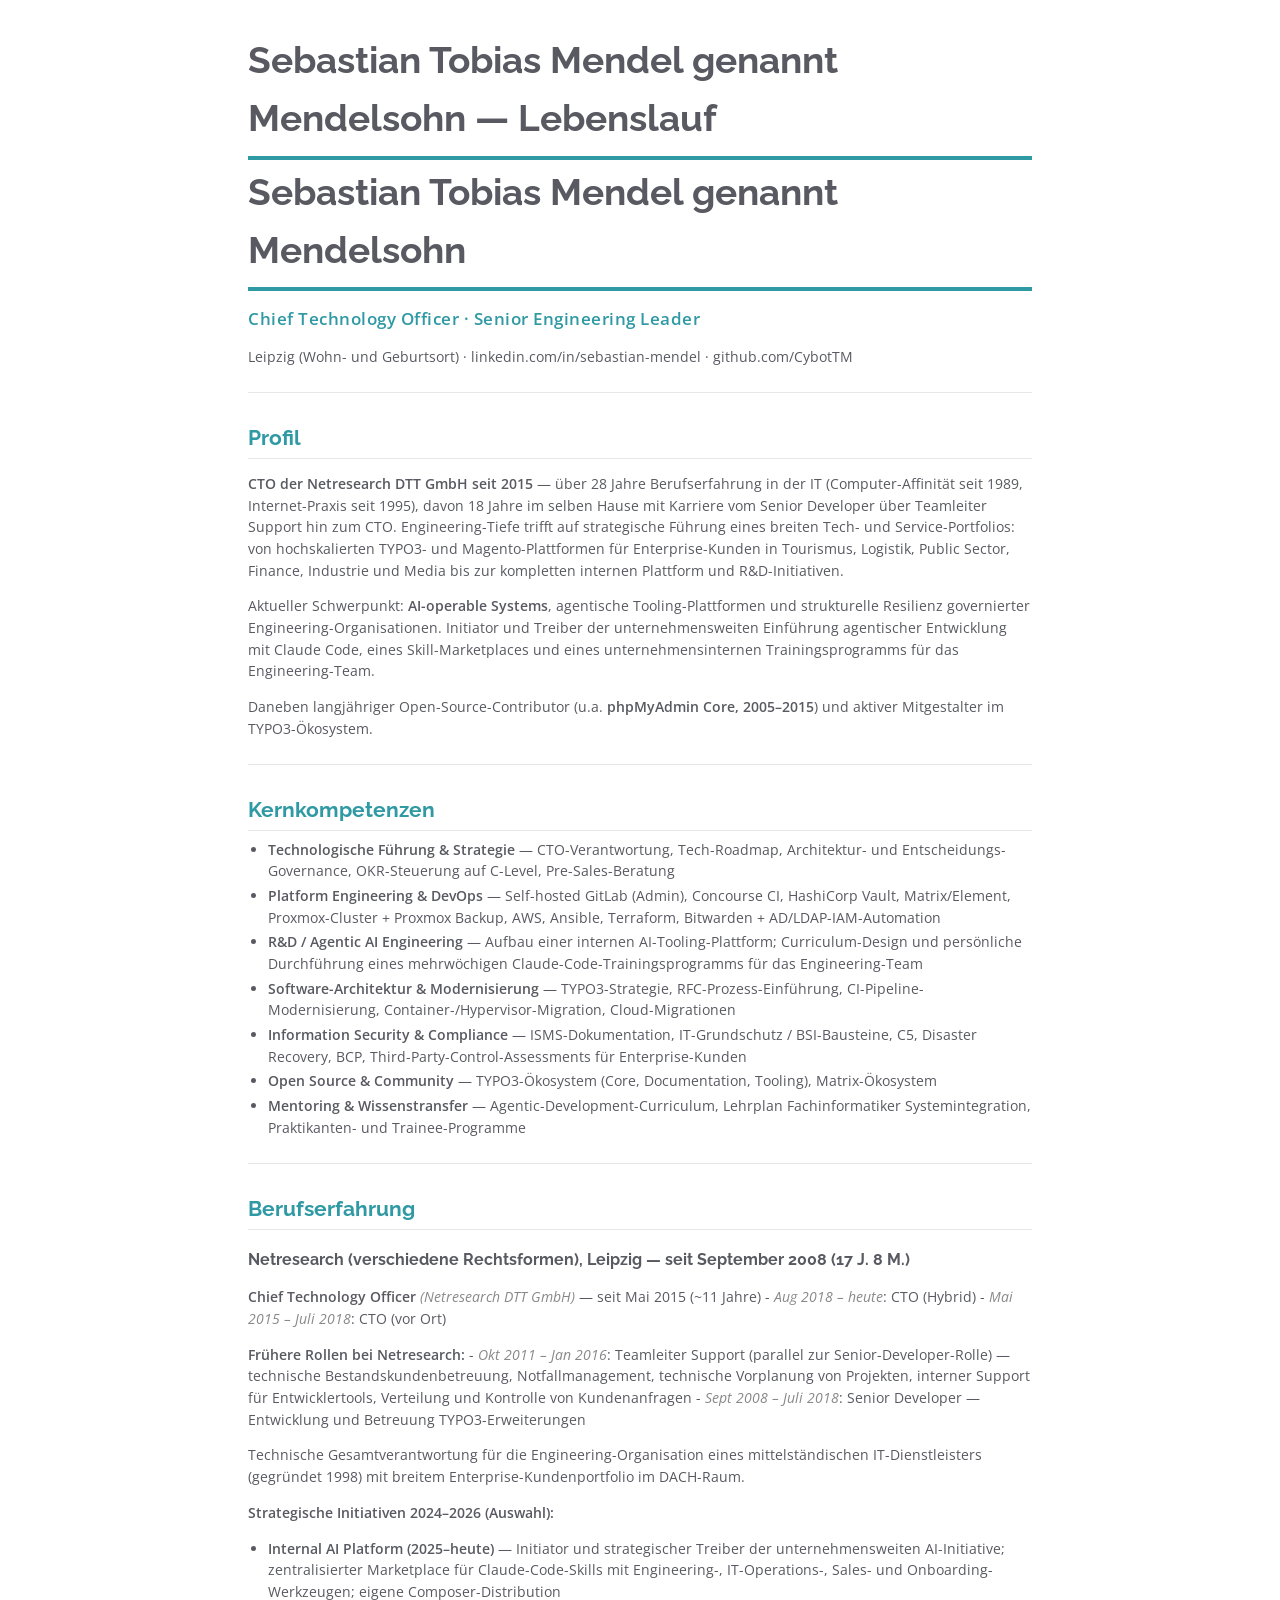
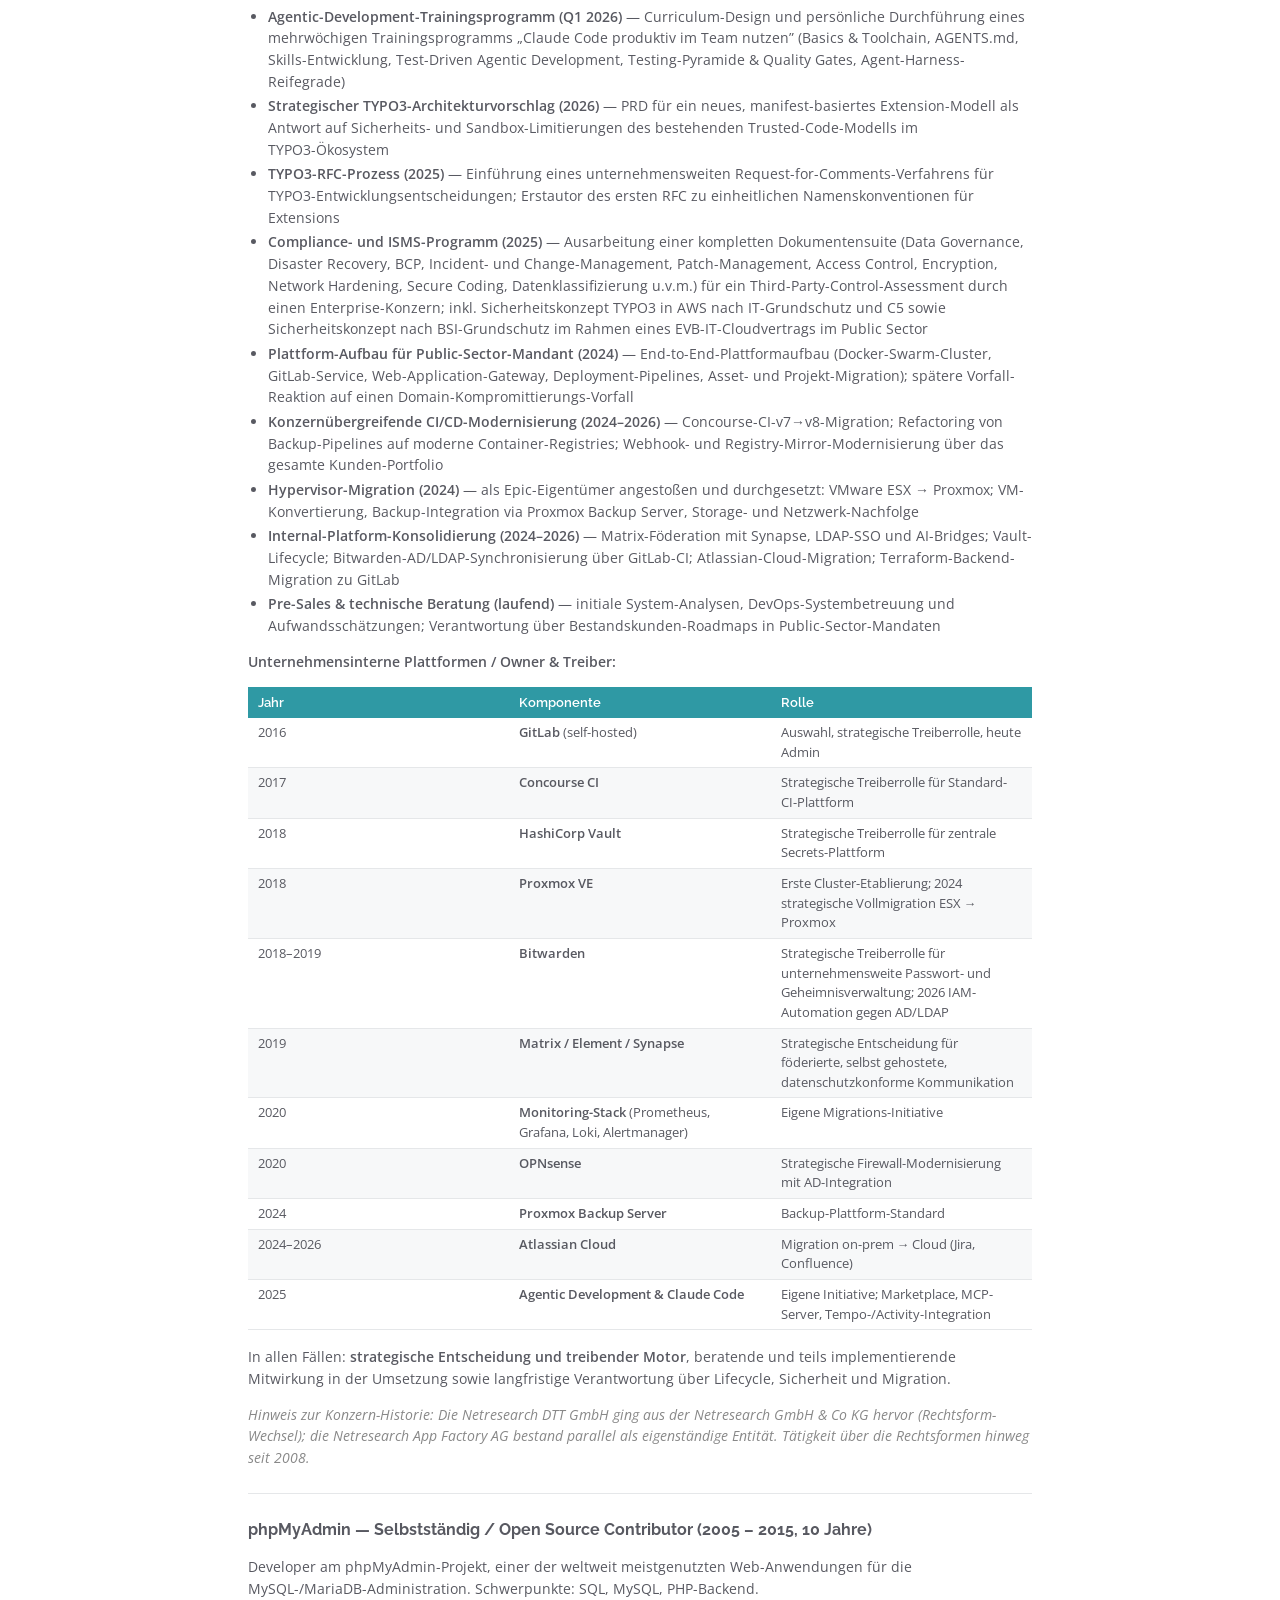
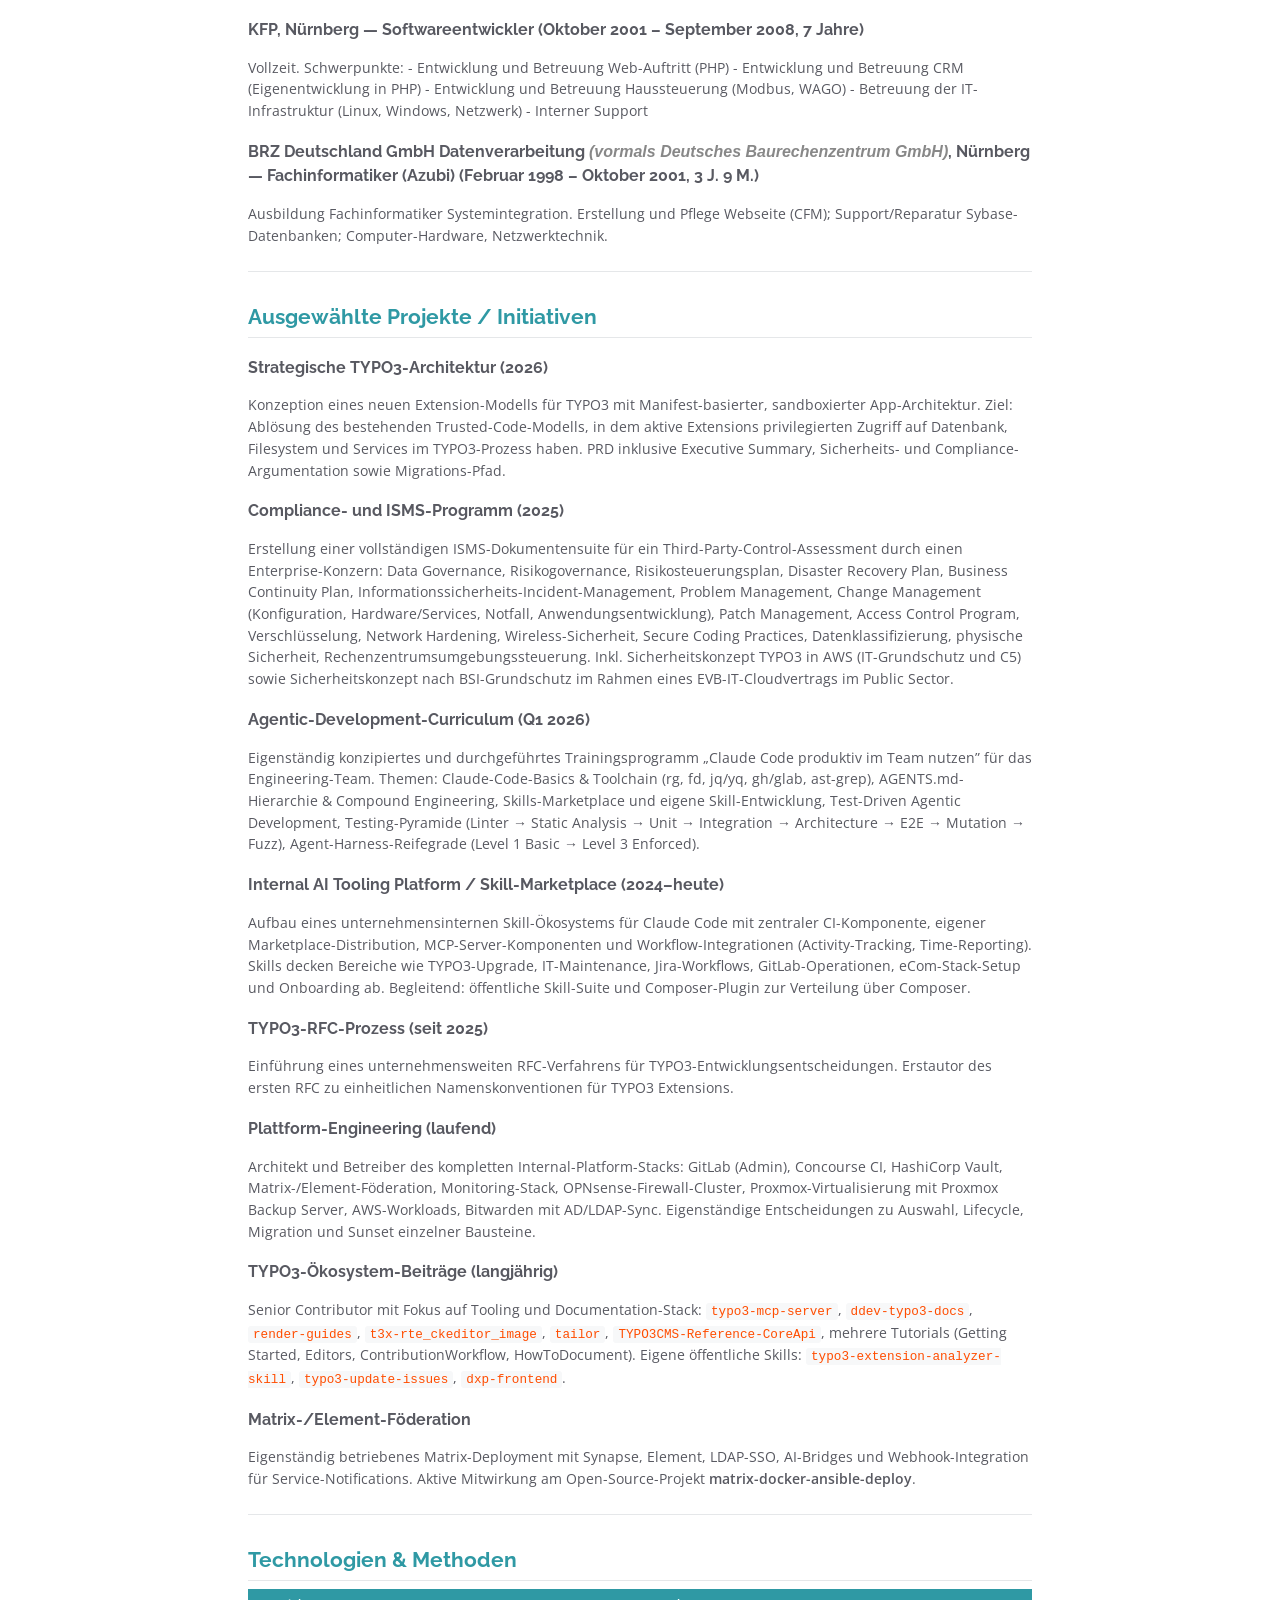
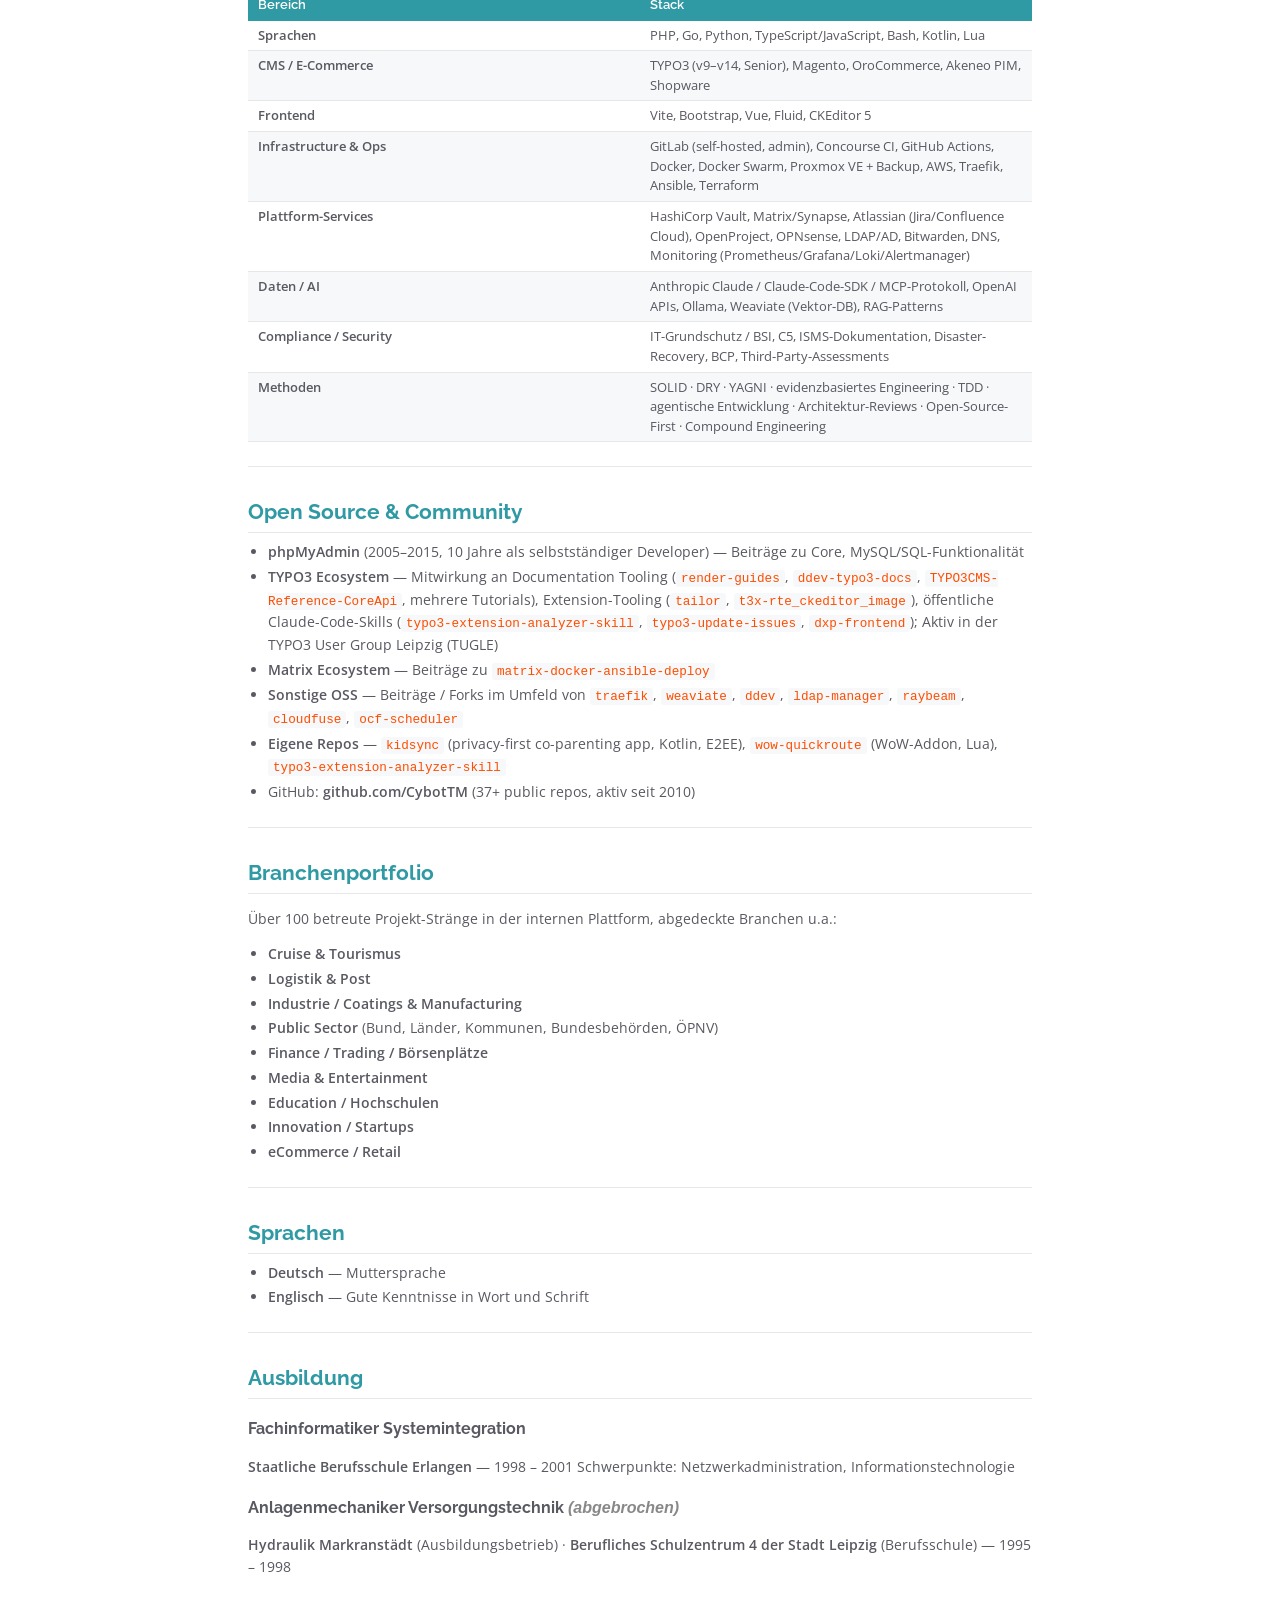
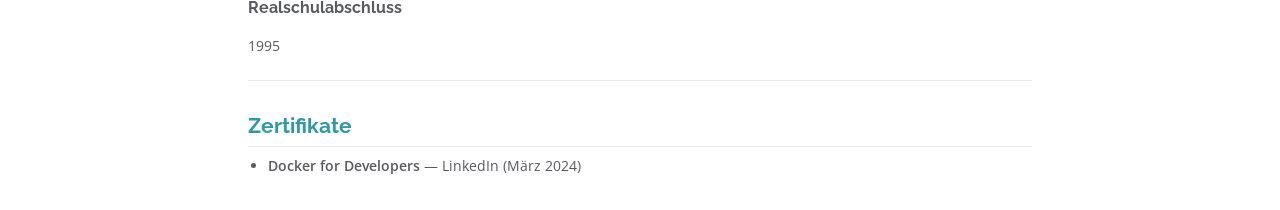
==== commit 3a77deb5: "docs: Korrekturen aus Original-Vita 2002 + persönliche Daten - Vollständiger Name: Sebastian Tobias " ====
--- a/lebenslauf-sebastian-mendel.html
+++ b/lebenslauf-sebastian-mendel.html
@@ -4,7 +4,7 @@
   <meta charset="utf-8" />
   <meta name="generator" content="pandoc" />
   <meta name="viewport" content="width=device-width, initial-scale=1.0, user-scalable=yes" />
-  <title>Sebastian Mendel — Lebenslauf</title>
+  <title>Sebastian Tobias Mendel genannt Mendelsohn — Lebenslauf</title>
   <style>
     code{white-space: pre-wrap;}
     span.smallcaps{font-variant: small-caps;}
@@ -26,22 +26,26 @@
 </head>
 <body>
 <header id="title-block-header">
-<h1 class="title">Sebastian Mendel — Lebenslauf</h1>
+<h1 class="title">Sebastian Tobias Mendel genannt Mendelsohn —
+Lebenslauf</h1>
 </header>
-<h1 id="sebastian-mendel">Sebastian Mendel</h1>
+<h1 id="sebastian-tobias-mendel-genannt-mendelsohn">Sebastian Tobias
+Mendel genannt Mendelsohn</h1>
 <p><strong>Chief Technology Officer · Senior Engineering
 Leader</strong></p>
-<p>Leipzig · linkedin.com/in/sebastian-mendel · github.com/CybotTM</p>
+<p>Leipzig (Wohn- und Geburtsort) · linkedin.com/in/sebastian-mendel ·
+github.com/CybotTM</p>
 <hr />
 <h2 id="profil">Profil</h2>
 <p><strong>CTO der Netresearch DTT GmbH seit 2015</strong> — über 28
-Jahre IT-Erfahrung, davon 18 Jahre im selben Hause mit Karriere vom
-Senior Developer über Teamleiter Support hin zum CTO. Engineering-Tiefe
-trifft auf strategische Führung eines breiten Tech- und
-Service-Portfolios: von hochskalierten TYPO3- und Magento-Plattformen
-für Enterprise-Kunden in Tourismus, Logistik, Public Sector, Finance,
-Industrie und Media bis zur kompletten internen Plattform und
-R&amp;D-Initiativen.</p>
+Jahre Berufserfahrung in der IT (Computer-Affinität seit 1989,
+Internet-Praxis seit 1995), davon 18 Jahre im selben Hause mit Karriere
+vom Senior Developer über Teamleiter Support hin zum CTO.
+Engineering-Tiefe trifft auf strategische Führung eines breiten Tech-
+und Service-Portfolios: von hochskalierten TYPO3- und
+Magento-Plattformen für Enterprise-Kunden in Tourismus, Logistik, Public
+Sector, Finance, Industrie und Media bis zur kompletten internen
+Plattform und R&amp;D-Initiativen.</p>
 <p>Aktueller Schwerpunkt: <strong>AI-operable Systems</strong>,
 agentische Tooling-Plattformen und strukturelle Resilienz governierter
 Engineering-Organisationen. Initiator und Treiber der unternehmensweiten
@@ -251,8 +255,9 @@
 Entwicklung und Betreuung Haussteuerung (Modbus, WAGO) - Betreuung der
 IT-Infrastruktur (Linux, Windows, Netzwerk) - Interner Support</p>
 <h3
-id="brz-deutschland-gmbh-datenverarbeitung-nürnberg-fachinformatiker-azubi-februar-1998-oktober-2001-3-j.-9-m.">BRZ
-Deutschland GmbH Datenverarbeitung, Nürnberg — Fachinformatiker (Azubi)
+id="brz-deutschland-gmbh-datenverarbeitung-vormals-deutsches-baurechenzentrum-gmbh-nürnberg-fachinformatiker-azubi-februar-1998-oktober-2001-3-j.-9-m.">BRZ
+Deutschland GmbH Datenverarbeitung <em>(vormals Deutsches
+Baurechenzentrum GmbH)</em>, Nürnberg — Fachinformatiker (Azubi)
 (Februar 1998 – Oktober 2001, 3 J. 9 M.)</h3>
 <p>Ausbildung Fachinformatiker Systemintegration. Erstellung und Pflege
 Webseite (CFM); Support/Reparatur Sybase-Datenbanken; Computer-Hardware,
@@ -439,10 +444,14 @@
 Systemintegration</h3>
 <p><strong>Staatliche Berufsschule Erlangen</strong> — 1998 – 2001
 Schwerpunkte: Netzwerkadministration, Informationstechnologie</p>
-<h3 id="anlagenmechaniker-versorgungstechnik">Anlagenmechaniker
-Versorgungstechnik</h3>
-<p><strong>Berufliches Schulzentrum 4 der Stadt Leipzig</strong> — 1996
-– 1998</p>
+<h3
+id="anlagenmechaniker-versorgungstechnik-abgebrochen">Anlagenmechaniker
+Versorgungstechnik <em>(abgebrochen)</em></h3>
+<p><strong>Hydraulik Markranstädt</strong> (Ausbildungsbetrieb) ·
+<strong>Berufliches Schulzentrum 4 der Stadt Leipzig</strong>
+(Berufsschule) — 1995 – 1998</p>
+<h3 id="realschulabschluss">Realschulabschluss</h3>
+<p>1995</p>
 <hr />
 <h2 id="zertifikate">Zertifikate</h2>
 <ul>
